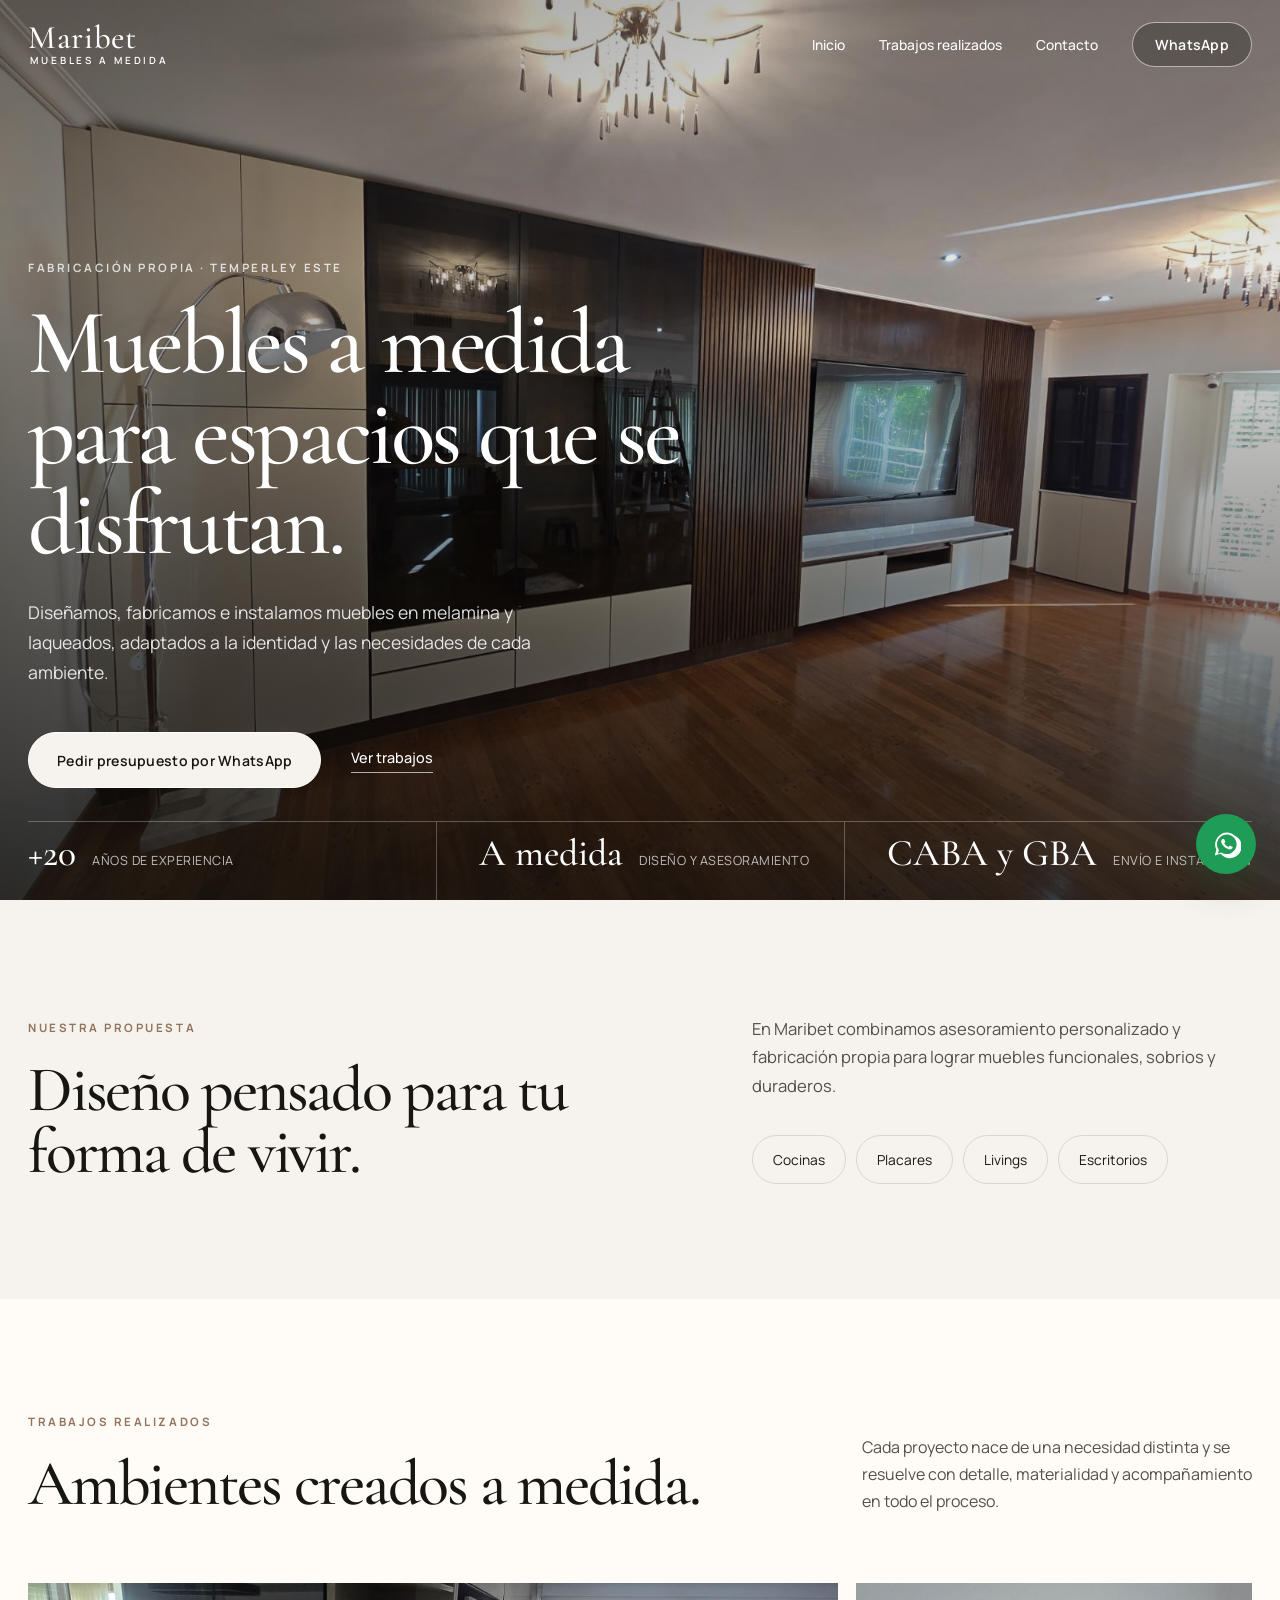
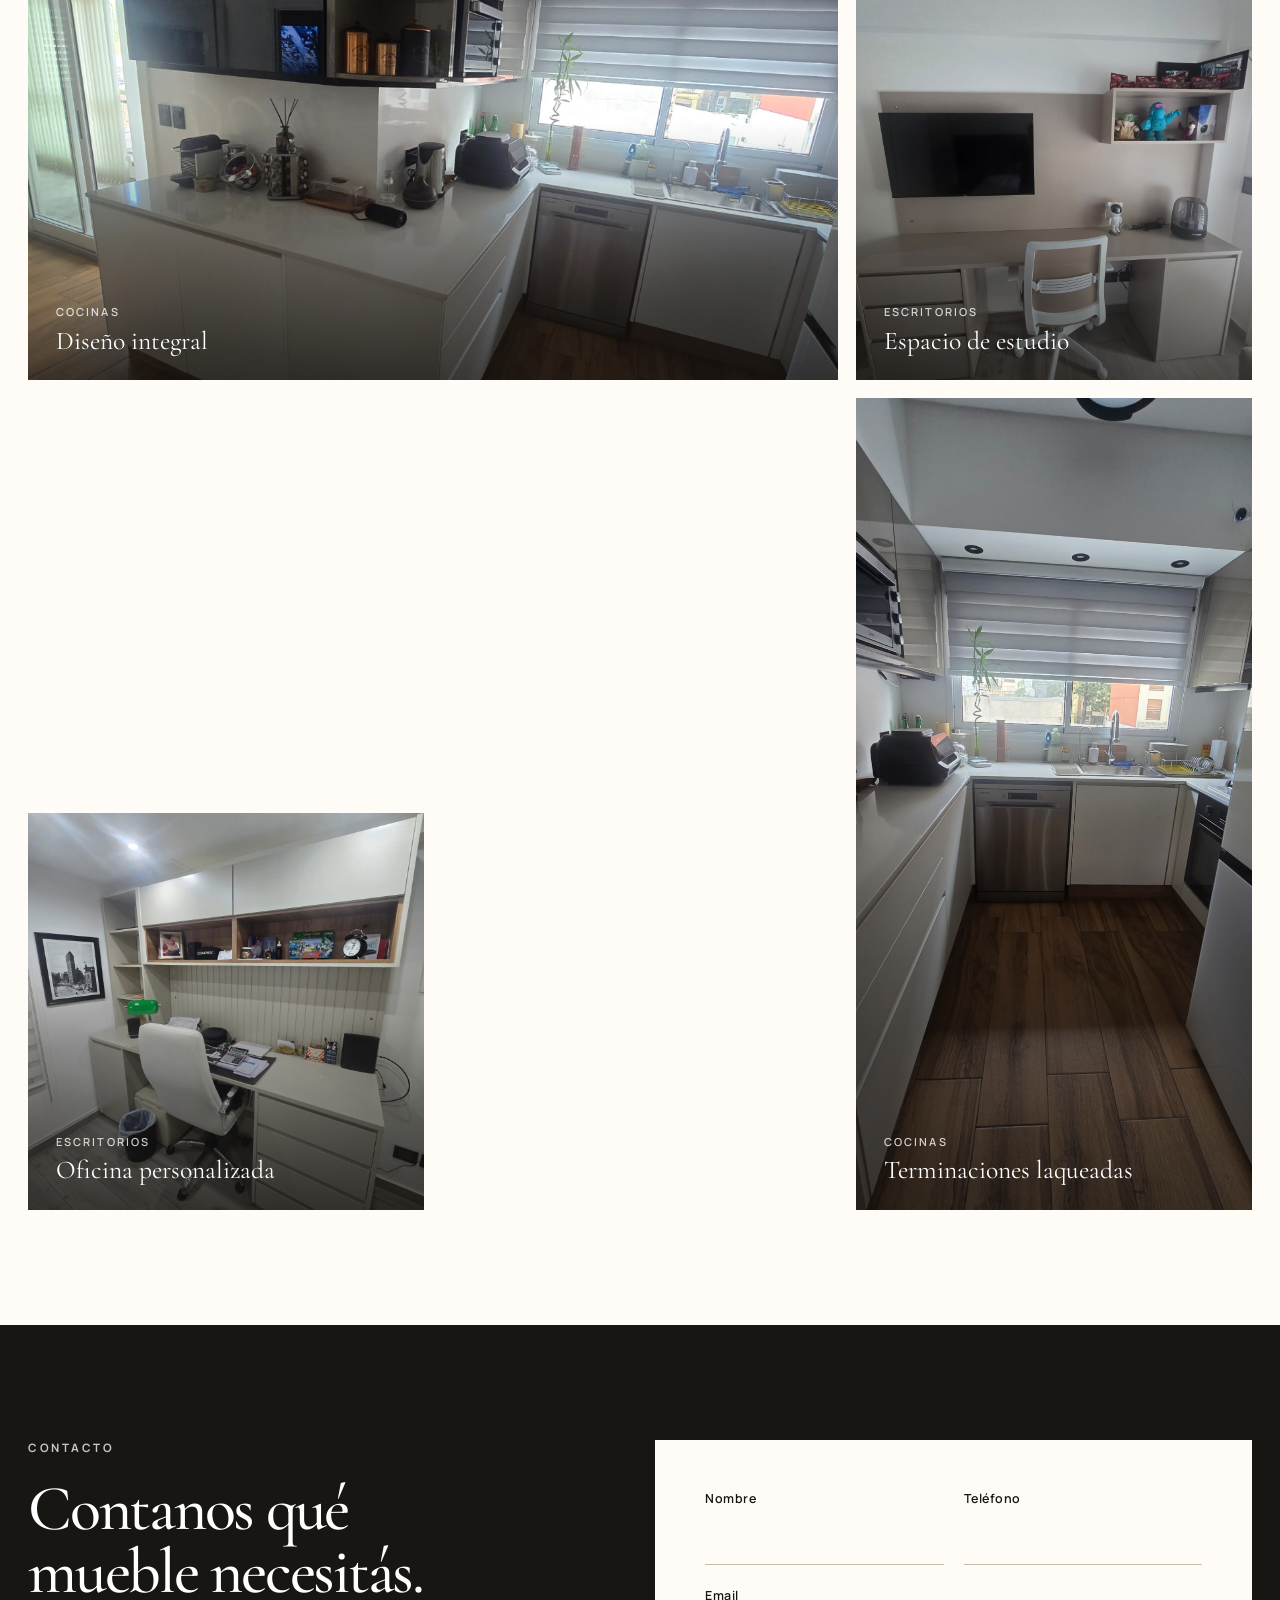
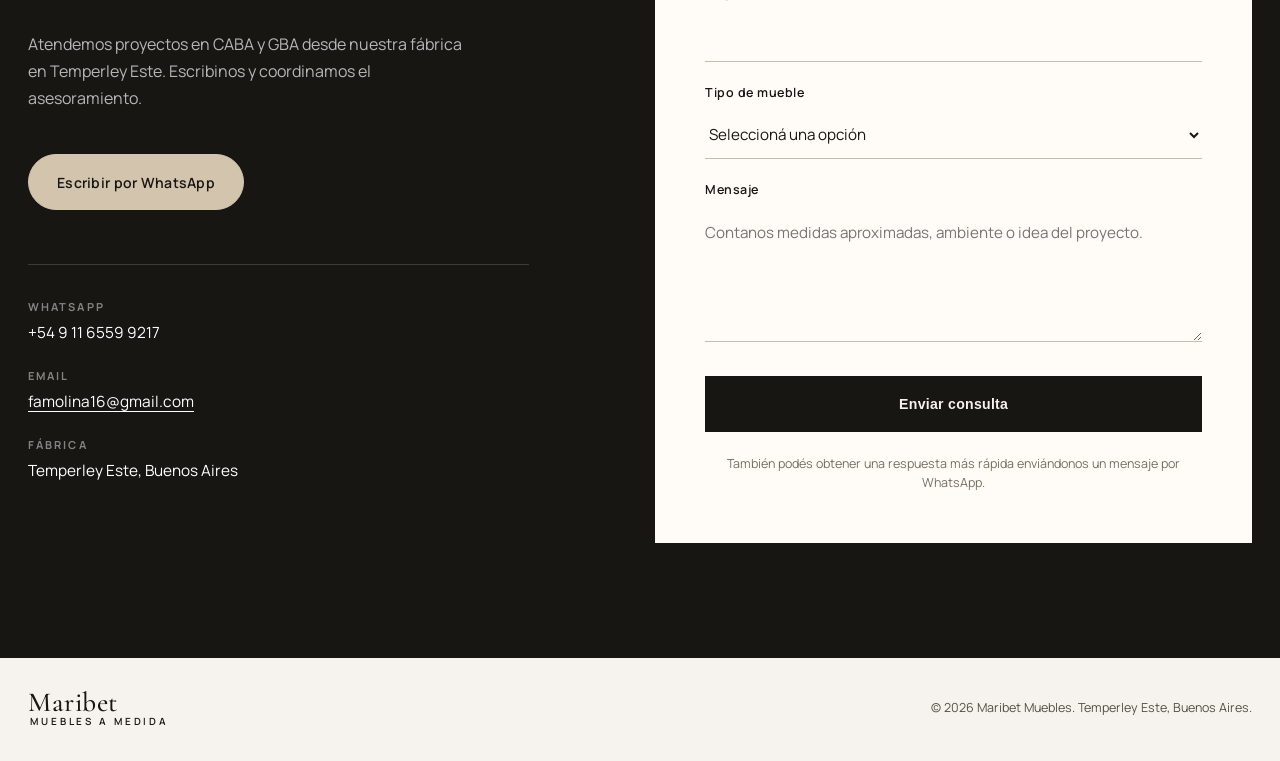
==== index.html @ f675f09b "Build Maribet landing page" ====
<!doctype html>
<html lang="es-AR">
  <head>
    <meta charset="utf-8">
    <meta name="viewport" content="width=device-width, initial-scale=1">
    <title>Maribet | Muebles a medida en CABA y GBA</title>
    <meta
      name="description"
      content="Maribet diseña y fabrica muebles a medida: cocinas, placares, livings y escritorios. Más de 20 años de experiencia, envíos e instalación en CABA y GBA."
    >
    <meta name="theme-color" content="#171612">
    <meta property="og:title" content="Maribet | Muebles a medida">
    <meta
      property="og:description"
      content="Diseño, fabricación e instalación de muebles a medida en CABA y GBA."
    >
    <meta property="og:type" content="website">
    <meta property="og:locale" content="es_AR">
    <link rel="icon" href="assets/icons/favicon.svg" type="image/svg+xml">
    <script>document.documentElement.classList.add("js");</script>
    <link rel="preconnect" href="https://fonts.googleapis.com">
    <link rel="preconnect" href="https://fonts.gstatic.com" crossorigin>
    <link
      href="https://fonts.googleapis.com/css2?family=Cormorant+Garamond:wght@400;500;600&family=Manrope:wght@400;500;600;700&display=swap"
      rel="stylesheet"
    >
    <link rel="stylesheet" href="styles.css">
    <script type="application/ld+json">
      {
        "@context": "https://schema.org",
        "@type": "FurnitureStore",
        "name": "Maribet Muebles",
        "description": "Diseño y fabricación de muebles a medida en melamina y laqueados.",
        "email": "mailto:famolina16@gmail.com",
        "telephone": "+54 9 11 6559 9217",
        "areaServed": ["CABA", "Gran Buenos Aires"],
        "address": {
          "@type": "PostalAddress",
          "addressLocality": "Temperley Este",
          "addressRegion": "Buenos Aires",
          "addressCountry": "AR"
        }
      }
    </script>
  </head>
  <body>
    <header class="site-header" data-header>
      <div class="container header-inner">
        <a class="brand" href="#inicio" aria-label="Maribet, muebles a medida">
          <span class="brand-name">Maribet</span>
          <span class="brand-detail">Muebles a medida</span>
        </a>

        <button class="menu-toggle" type="button" aria-label="Abrir menú" aria-expanded="false" data-menu-toggle>
          <span></span>
          <span></span>
        </button>

        <nav class="nav" aria-label="Navegación principal" data-nav>
          <a href="#inicio">Inicio</a>
          <a href="#trabajos">Trabajos realizados</a>
          <a href="#contacto">Contacto</a>
          <a
            class="button button-small"
            href="https://wa.me/5491165599217?text=Hola%2C%20quisiera%20consultar%20por%20un%20mueble%20a%20medida."
            target="_blank"
            rel="noopener noreferrer"
          >
            WhatsApp
          </a>
        </nav>
      </div>
    </header>

    <main>
      <section class="hero" id="inicio">
        <img
          class="hero-image"
          src="assets/images/hero-living-maribet.jpg"
          alt="Living con mueble de TV y paneles revestidos realizado a medida por Maribet"
          fetchpriority="high"
        >
        <div class="hero-shade"></div>
        <div class="container hero-content reveal">
          <p class="eyebrow">Fabricación propia · Temperley Este</p>
          <h1>Muebles a medida para espacios que se disfrutan.</h1>
          <p class="hero-copy">
            Diseñamos, fabricamos e instalamos muebles en melamina y laqueados,
            adaptados a la identidad y las necesidades de cada ambiente.
          </p>
          <div class="hero-actions">
            <a
              class="button"
              href="https://wa.me/5491165599217?text=Hola%2C%20quisiera%20consultar%20por%20un%20mueble%20a%20medida."
              target="_blank"
              rel="noopener noreferrer"
            >
              Pedir presupuesto por WhatsApp
            </a>
            <a class="text-link" href="#trabajos">Ver trabajos</a>
          </div>
        </div>
        <div class="container hero-facts" aria-label="Información destacada">
          <p><strong>+20</strong><span>años de experiencia</span></p>
          <p><strong>A medida</strong><span>diseño y asesoramiento</span></p>
          <p><strong>CABA y GBA</strong><span>envío e instalación</span></p>
        </div>
      </section>

      <section class="intro section" aria-labelledby="intro-title">
        <div class="container intro-grid">
          <div class="section-heading reveal">
            <p class="eyebrow dark">Nuestra propuesta</p>
            <h2 id="intro-title">Diseño pensado para tu forma de vivir.</h2>
          </div>
          <div class="intro-copy reveal">
            <p>
              En Maribet combinamos asesoramiento personalizado y fabricación propia
              para lograr muebles funcionales, sobrios y duraderos.
            </p>
            <div class="services" aria-label="Tipos de muebles">
              <span>Cocinas</span>
              <span>Placares</span>
              <span>Livings</span>
              <span>Escritorios</span>
            </div>
          </div>
        </div>
      </section>

      <section class="projects section" id="trabajos" aria-labelledby="projects-title">
        <div class="container">
          <div class="projects-heading reveal">
            <div>
              <p class="eyebrow dark">Trabajos realizados</p>
              <h2 id="projects-title">Ambientes creados a medida.</h2>
            </div>
            <p>
              Cada proyecto nace de una necesidad distinta y se resuelve con detalle,
              materialidad y acompañamiento en todo el proceso.
            </p>
          </div>

          <div class="gallery">
            <figure class="project-card project-wide reveal">
              <img
                src="assets/images/cocina-a-medida-01.jpg"
                alt="Cocina blanca con alacenas oscuras fabricada a medida"
                loading="lazy"
              >
              <figcaption><span>Cocinas</span>Diseño integral</figcaption>
            </figure>
            <figure class="project-card reveal">
              <img
                src="assets/images/escritorio-a-medida-01.jpg"
                alt="Escritorio a medida con panel para televisor y módulos de guardado"
                loading="lazy"
              >
              <figcaption><span>Escritorios</span>Espacio de estudio</figcaption>
            </figure>
            <figure class="project-card reveal">
              <img
                src="assets/images/living-biblioteca-a-medida.jpg"
                alt="Biblioteca y panel de TV de madera clara diseñados para un living"
                loading="lazy"
              >
              <figcaption><span>Livings</span>Biblioteca y panel</figcaption>
            </figure>
            <figure class="project-card reveal">
              <img
                src="assets/images/escritorio-a-medida-02.jpg"
                alt="Escritorio con estante abierto y panel de pared a medida"
                loading="lazy"
              >
              <figcaption><span>Escritorios</span>Guardado funcional</figcaption>
            </figure>
            <figure class="project-card project-tall reveal">
              <img
                src="assets/images/cocina-a-medida-02.jpg"
                alt="Cocina moderna blanca y gris con muebles a medida"
                loading="lazy"
              >
              <figcaption><span>Cocinas</span>Terminaciones laqueadas</figcaption>
            </figure>
            <figure class="project-card reveal">
              <img
                src="assets/images/escritorio-a-medida-03.jpg"
                alt="Escritorio de oficina con cajoneras y módulos superiores realizados a medida"
                loading="lazy"
              >
              <figcaption><span>Escritorios</span>Oficina personalizada</figcaption>
            </figure>
          </div>
        </div>
      </section>

      <section class="contact section" id="contacto" aria-labelledby="contact-title">
        <div class="container contact-grid">
          <div class="contact-copy reveal">
            <p class="eyebrow">Contacto</p>
            <h2 id="contact-title">Contanos qué mueble necesitás.</h2>
            <p>
              Atendemos proyectos en CABA y GBA desde nuestra fábrica en
              Temperley Este. Escribinos y coordinamos el asesoramiento.
            </p>
            <a
              class="button"
              href="https://wa.me/5491165599217?text=Hola%2C%20quisiera%20consultar%20por%20un%20mueble%20a%20medida."
              target="_blank"
              rel="noopener noreferrer"
            >
              Escribir por WhatsApp
            </a>
            <dl class="contact-data">
              <div>
                <dt>WhatsApp</dt>
                <dd>+54 9 11 6559 9217</dd>
              </div>
              <div>
                <dt>Email</dt>
                <dd><a href="mailto:famolina16@gmail.com">famolina16@gmail.com</a></dd>
              </div>
              <div>
                <dt>Fábrica</dt>
                <dd>Temperley Este, Buenos Aires</dd>
              </div>
            </dl>
          </div>

          <form
            class="contact-form reveal"
            name="contacto"
            method="POST"
            action="/gracias.html"
            data-netlify="true"
            netlify-honeypot="bot-field"
          >
            <input type="hidden" name="form-name" value="contacto">
            <p class="hidden-field">
              <label>No completar: <input name="bot-field"></label>
            </p>
            <div class="field-row">
              <label>
                Nombre
                <input type="text" name="nombre" autocomplete="name" required>
              </label>
              <label>
                Teléfono
                <input type="tel" name="telefono" autocomplete="tel" required>
              </label>
            </div>
            <label>
              Email
              <input type="email" name="email" autocomplete="email" required>
            </label>
            <label>
              Tipo de mueble
              <select name="tipo-de-mueble" required>
                <option value="" selected disabled>Seleccioná una opción</option>
                <option value="cocina">Cocina</option>
                <option value="placard">Placard</option>
                <option value="living">Living</option>
                <option value="escritorio">Escritorio</option>
                <option value="otro">Otro proyecto</option>
              </select>
            </label>
            <label>
              Mensaje
              <textarea
                name="mensaje"
                rows="5"
                placeholder="Contanos medidas aproximadas, ambiente o idea del proyecto."
                required
              ></textarea>
            </label>
            <button class="button button-submit" type="submit">Enviar consulta</button>
            <p class="form-note">
              También podés obtener una respuesta más rápida enviándonos un mensaje por WhatsApp.
            </p>
          </form>
        </div>
      </section>
    </main>

    <a
      class="floating-whatsapp"
      href="https://wa.me/5491165599217?text=Hola%2C%20quisiera%20consultar%20por%20un%20mueble%20a%20medida."
      target="_blank"
      rel="noopener noreferrer"
      aria-label="Consultar por WhatsApp"
    >
      <svg viewBox="0 0 24 24" aria-hidden="true">
        <path d="M19.1 4.8A9.8 9.8 0 0 0 3.6 16.3L2.3 21l4.8-1.3A9.8 9.8 0 1 0 19.1 4.8Zm-7 15.1a8 8 0 0 1-4.1-1.1l-.3-.2-2.8.8.8-2.8-.2-.3a8.1 8.1 0 1 1 6.6 3.6Zm4.4-6.1c-.2-.1-1.3-.7-1.6-.7-.2-.1-.4-.1-.6.1l-.4.6c-.2.2-.3.3-.6.1a6.5 6.5 0 0 1-3.1-2.7c-.2-.3 0-.4.1-.5l.4-.5.2-.3c.1-.1 0-.3 0-.4l-.7-1.7c-.2-.4-.4-.4-.6-.4H9c-.2 0-.4.1-.6.3-.2.2-.8.8-.8 1.9s.8 2.1.9 2.2c.1.2 1.6 2.7 4 3.6.6.3 1 .4 1.4.5.6.2 1.1.2 1.5.1.5-.1 1.3-.6 1.5-1.1.2-.5.2-.9.1-1-.1-.1-.3-.2-.5-.3Z"/>
      </svg>
    </a>

    <footer class="site-footer">
      <div class="container footer-inner">
        <div class="brand">
          <span class="brand-name">Maribet</span>
          <span class="brand-detail">Muebles a medida</span>
        </div>
        <p>© <span data-year></span> Maribet Muebles. Temperley Este, Buenos Aires.</p>
      </div>
    </footer>

    <script src="script.js"></script>
  </body>
</html>
---- styles.css ----
:root {
  --ink: #171612;
  --ink-soft: #555047;
  --cream: #f6f3ee;
  --paper: #fffcf8;
  --sand: #d3c4ae;
  --wood: #92745c;
  --line: rgba(23, 22, 18, 0.13);
  --shadow: 0 20px 70px rgba(24, 20, 15, 0.12);
  --font-title: "Cormorant Garamond", Georgia, serif;
  --font-body: "Manrope", Arial, sans-serif;
}

*,
*::before,
*::after {
  box-sizing: border-box;
}

html {
  scroll-behavior: smooth;
}

body {
  margin: 0;
  color: var(--ink);
  background: var(--cream);
  font-family: var(--font-body);
  -webkit-font-smoothing: antialiased;
}

body.menu-open {
  overflow: hidden;
}

img {
  display: block;
  max-width: 100%;
}

a {
  color: inherit;
  text-decoration: none;
}

p {
  margin: 0;
  color: var(--ink-soft);
  line-height: 1.7;
}

h1,
h2 {
  margin: 0;
  font-family: var(--font-title);
  font-weight: 500;
  letter-spacing: -0.035em;
  line-height: 0.98;
}

h1 {
  max-width: 670px;
  color: #fff;
  font-size: clamp(3.2rem, 7.2vw, 6.8rem);
}

h2 {
  font-size: clamp(2.7rem, 5vw, 4.5rem);
}

.container {
  width: min(1320px, calc(100% - 56px));
  margin: 0 auto;
}

.section {
  padding: clamp(76px, 9vw, 124px) 0;
}

.eyebrow {
  margin-bottom: 22px;
  color: rgba(255, 255, 255, 0.76);
  font-size: 0.72rem;
  font-weight: 700;
  letter-spacing: 0.22em;
  line-height: 1.4;
  text-transform: uppercase;
}

.eyebrow.dark {
  color: var(--wood);
}

.button {
  display: inline-flex;
  align-items: center;
  justify-content: center;
  min-height: 56px;
  padding: 0 28px;
  border: 1px solid var(--ink);
  border-radius: 999px;
  color: var(--cream);
  background: var(--ink);
  font-size: 0.88rem;
  font-weight: 600;
  letter-spacing: 0.02em;
  transition: background 180ms ease, color 180ms ease, transform 180ms ease;
}

.button:hover,
.button:focus-visible {
  color: var(--ink);
  background: var(--sand);
  transform: translateY(-1px);
}

.button-small {
  min-height: 45px;
  padding: 0 22px;
}

.site-header {
  position: fixed;
  z-index: 20;
  top: 0;
  right: 0;
  left: 0;
  color: #fff;
  transition: color 220ms ease, background 220ms ease, box-shadow 220ms ease;
}

.site-header.scrolled,
.site-header.menu-visible {
  color: var(--ink);
  background: rgba(246, 243, 238, 0.96);
  box-shadow: 0 1px 0 var(--line);
  backdrop-filter: blur(16px);
}

.header-inner {
  display: flex;
  align-items: center;
  justify-content: space-between;
  min-height: 88px;
}

.brand {
  display: inline-flex;
  flex-direction: column;
  gap: 1px;
  line-height: 1;
}

.site-header .brand {
  position: relative;
  z-index: 2;
}

.brand-name {
  font-family: var(--font-title);
  font-size: 2.05rem;
  font-weight: 500;
  letter-spacing: 0.02em;
}

.brand-detail {
  margin-left: 2px;
  font-size: 0.62rem;
  font-weight: 600;
  letter-spacing: 0.29em;
  text-transform: uppercase;
}

.nav {
  display: flex;
  align-items: center;
  gap: 34px;
  font-size: 0.86rem;
  font-weight: 500;
}

.nav > a:not(.button) {
  position: relative;
  padding: 10px 0;
}

.nav > a:not(.button)::after {
  position: absolute;
  right: 0;
  bottom: 5px;
  left: 0;
  height: 1px;
  background: currentColor;
  content: "";
  transform: scaleX(0);
  transform-origin: right;
  transition: transform 180ms ease;
}

.nav > a:not(.button):hover::after,
.nav > a:not(.button):focus-visible::after {
  transform: scaleX(1);
  transform-origin: left;
}

.site-header:not(.scrolled):not(.menu-visible) .button {
  border-color: rgba(255, 255, 255, 0.55);
  color: #fff;
  background: rgba(17, 16, 14, 0.28);
}

.site-header:not(.scrolled):not(.menu-visible) .button:hover {
  border-color: var(--cream);
  color: var(--ink);
  background: var(--cream);
}

.menu-toggle {
  display: none;
  width: 48px;
  height: 48px;
  padding: 0;
  border: 0;
  color: currentColor;
  background: transparent;
}

.menu-toggle span {
  display: block;
  width: 26px;
  height: 1px;
  margin: 7px auto;
  background: currentColor;
  transition: transform 180ms ease;
}

.menu-toggle[aria-expanded="true"] span:first-child {
  transform: translateY(4px) rotate(45deg);
}

.menu-toggle[aria-expanded="true"] span:last-child {
  transform: translateY(-4px) rotate(-45deg);
}

.hero {
  position: relative;
  display: flex;
  flex-direction: column;
  justify-content: end;
  min-height: min(920px, 100svh);
  color: #fff;
  overflow: hidden;
}

.hero-image,
.hero-shade {
  position: absolute;
  inset: 0;
  width: 100%;
  height: 100%;
}

.hero-image {
  object-fit: cover;
  object-position: center 52%;
}

.hero-shade {
  background:
    linear-gradient(180deg, rgba(16, 14, 12, 0.28) 0%, rgba(16, 14, 12, 0.1) 30%, rgba(16, 14, 12, 0.77) 100%),
    linear-gradient(90deg, rgba(16, 14, 12, 0.28), transparent 58%);
}

.hero-content {
  position: relative;
  z-index: 1;
  padding-top: 130px;
  padding-bottom: clamp(112px, 12vh, 150px);
}

.hero-copy {
  max-width: 530px;
  margin-top: 29px;
  color: rgba(255, 255, 255, 0.86);
  font-size: clamp(1rem, 1.4vw, 1.1rem);
}

.hero-actions {
  display: flex;
  align-items: center;
  gap: 30px;
  margin-top: 44px;
}

.hero-actions .button {
  border-color: #fff;
  color: var(--ink);
  background: var(--cream);
}

.hero-actions .button:hover {
  border-color: var(--sand);
  background: var(--sand);
}

.text-link {
  padding-bottom: 5px;
  border-bottom: 1px solid rgba(255, 255, 255, 0.65);
  font-size: 0.9rem;
  font-weight: 500;
}

.hero-facts {
  position: absolute;
  z-index: 1;
  right: 0;
  bottom: 0;
  left: 0;
  display: grid;
  grid-template-columns: repeat(3, 1fr);
  border-top: 1px solid rgba(255, 255, 255, 0.27);
}

.hero-facts p {
  display: flex;
  align-items: baseline;
  gap: 16px;
  min-height: 78px;
  color: rgba(255, 255, 255, 0.72);
}

.hero-facts p + p {
  padding-left: 42px;
  border-left: 1px solid rgba(255, 255, 255, 0.27);
}

.hero-facts strong {
  color: #fff;
  font-family: var(--font-title);
  font-size: 2.35rem;
  font-weight: 500;
}

.hero-facts span {
  font-size: 0.79rem;
  letter-spacing: 0.04em;
  text-transform: uppercase;
}

.intro-grid {
  display: grid;
  grid-template-columns: minmax(360px, 1fr) minmax(350px, 0.82fr);
  gap: clamp(54px, 9vw, 126px);
  align-items: end;
}

.intro-copy {
  display: flex;
  flex-direction: column;
  gap: 35px;
}

.intro-copy p {
  max-width: 490px;
  font-size: 1.04rem;
}

.services {
  display: flex;
  flex-wrap: wrap;
  gap: 10px;
}

.services span {
  padding: 14px 20px;
  border: 1px solid var(--line);
  border-radius: 999px;
  color: var(--ink);
  font-size: 0.86rem;
}

.projects {
  background: var(--paper);
}

.projects-heading {
  display: flex;
  justify-content: space-between;
  gap: 80px;
  margin-bottom: clamp(42px, 6vw, 68px);
}

.projects-heading > p {
  max-width: 390px;
  align-self: end;
}

.gallery {
  display: grid;
  grid-template-columns: repeat(3, 1fr);
  grid-auto-rows: clamp(265px, 31vw, 430px);
  gap: 18px;
}

.project-card {
  position: relative;
  margin: 0;
  overflow: hidden;
  background: #e4ddd3;
}

.project-card img {
  width: 100%;
  height: 100%;
  object-fit: cover;
  transition: transform 650ms cubic-bezier(0.18, 0.7, 0.2, 1);
}

.project-card:hover img {
  transform: scale(1.035);
}

.project-card::after {
  position: absolute;
  inset: 35% 0 0;
  background: linear-gradient(to bottom, transparent, rgba(17, 15, 13, 0.67));
  content: "";
}

.project-wide {
  grid-column: span 2;
}

.project-tall {
  grid-row: span 2;
}

.project-card figcaption {
  position: absolute;
  z-index: 1;
  right: 28px;
  bottom: 25px;
  left: 28px;
  color: #fff;
  font-family: var(--font-title);
  font-size: clamp(1.45rem, 2vw, 1.8rem);
  line-height: 1.15;
}

.project-card figcaption span {
  display: block;
  margin-bottom: 7px;
  color: rgba(255, 255, 255, 0.78);
  font-family: var(--font-body);
  font-size: 0.69rem;
  font-weight: 600;
  letter-spacing: 0.19em;
  text-transform: uppercase;
}

.contact {
  color: #fff;
  background: var(--ink);
}

.contact-grid {
  display: grid;
  grid-template-columns: 0.84fr 1fr;
  gap: clamp(55px, 10vw, 126px);
}

.contact h2 {
  margin-bottom: 27px;
}

.contact-copy > p:not(.eyebrow) {
  max-width: 455px;
  margin-bottom: 42px;
  color: rgba(255, 255, 255, 0.69);
}

.contact-copy .button {
  border-color: var(--sand);
  color: var(--ink);
  background: var(--sand);
}

.contact-copy .button:hover {
  background: var(--cream);
}

.contact-data {
  display: grid;
  gap: 25px;
  margin: 54px 0 0;
  padding-top: 34px;
  border-top: 1px solid rgba(255, 255, 255, 0.16);
}

.contact-data dt {
  margin-bottom: 8px;
  color: rgba(255, 255, 255, 0.47);
  font-size: 0.69rem;
  font-weight: 700;
  letter-spacing: 0.19em;
  text-transform: uppercase;
}

.contact-data dd {
  margin: 0;
  color: #fff;
  font-size: 0.96rem;
}

.contact-data a {
  text-decoration: underline;
  text-underline-offset: 4px;
}

.contact-form {
  display: flex;
  flex-direction: column;
  gap: 22px;
  padding: clamp(28px, 5vw, 50px);
  color: var(--ink);
  background: var(--paper);
}

.hidden-field {
  position: absolute;
  left: -9999px;
}

.field-row {
  display: grid;
  grid-template-columns: repeat(2, 1fr);
  gap: 20px;
}

.contact-form label {
  display: flex;
  flex-direction: column;
  gap: 10px;
  color: var(--ink);
  font-size: 0.78rem;
  font-weight: 600;
  letter-spacing: 0.04em;
}

.contact-form input,
.contact-form select,
.contact-form textarea {
  width: 100%;
  border: 0;
  border-bottom: 1px solid #c7bcae;
  border-radius: 0;
  color: var(--ink);
  background: transparent;
  font: 400 0.95rem var(--font-body);
  transition: border-color 180ms ease;
}

.contact-form input,
.contact-form select {
  height: 48px;
}

.contact-form textarea {
  padding: 14px 0;
  resize: vertical;
}

.contact-form input:focus,
.contact-form select:focus,
.contact-form textarea:focus {
  border-color: var(--ink);
  outline: 0;
}

.button-submit {
  width: 100%;
  margin-top: 12px;
  border-radius: 0;
  cursor: pointer;
}

.form-note {
  color: #766e63;
  font-size: 0.78rem;
  line-height: 1.55;
  text-align: center;
}

.floating-whatsapp {
  position: fixed;
  z-index: 15;
  right: max(24px, calc((100vw - 1380px) / 2));
  bottom: 26px;
  display: grid;
  width: 60px;
  height: 60px;
  place-items: center;
  border-radius: 50%;
  color: #fff;
  background: #1f9c55;
  box-shadow: 0 12px 35px rgba(22, 81, 43, 0.3);
  transition: transform 180ms ease, background 180ms ease;
}

.floating-whatsapp:hover,
.floating-whatsapp:focus-visible {
  background: #187c43;
  transform: translateY(-3px);
}

.floating-whatsapp svg {
  width: 29px;
  height: 29px;
  fill: currentColor;
}

.site-footer {
  padding: 31px 0 34px;
  color: var(--ink);
  background: var(--cream);
}

.footer-inner {
  display: flex;
  align-items: center;
  justify-content: space-between;
  gap: 30px;
}

.site-footer .brand-name {
  font-size: 1.72rem;
}

.site-footer p {
  font-size: 0.78rem;
}

.thanks-page {
  min-height: 100vh;
  background:
    linear-gradient(rgba(20, 18, 15, 0.54), rgba(20, 18, 15, 0.54)),
    url("assets/images/hero-living-maribet.jpg") center / cover;
}

.thanks {
  display: grid;
  min-height: 100vh;
  padding: 26px;
  place-items: center;
}

.thanks-card {
  width: min(640px, 100%);
  padding: clamp(38px, 8vw, 68px);
  background: var(--paper);
  box-shadow: var(--shadow);
}

.thanks-card .brand {
  margin-bottom: clamp(48px, 8vw, 72px);
}

.thanks-card h1 {
  margin-bottom: 24px;
  color: var(--ink);
  font-size: clamp(3rem, 7vw, 4.7rem);
}

.thanks-card > p:not(.eyebrow) {
  max-width: 430px;
}

.thanks-actions {
  display: flex;
  align-items: center;
  gap: 29px;
  margin-top: 42px;
}

.dark-link {
  border-bottom-color: var(--ink);
}

.js .reveal {
  opacity: 0;
  transform: translateY(24px);
  transition: opacity 600ms ease, transform 600ms ease;
}

.js .reveal.visible {
  opacity: 1;
  transform: translateY(0);
}

@media (max-width: 960px) {
  .container {
    width: min(100% - 42px, 720px);
  }

  .menu-toggle {
    z-index: 2;
    display: block;
  }

  .nav {
    position: fixed;
    top: 0;
    right: 0;
    left: 0;
    display: none;
    flex-direction: column;
    align-items: stretch;
    gap: 8px;
    padding: 108px 21px 28px;
    color: var(--ink);
    background: var(--cream);
    box-shadow: 0 18px 35px rgba(20, 18, 15, 0.13);
  }

  .nav.is-open {
    display: flex;
  }

  .nav > a:not(.button) {
    padding: 16px 0;
    border-bottom: 1px solid var(--line);
  }

  .nav .button {
    margin-top: 14px;
  }

  .hero {
    min-height: 770px;
  }

  .hero-content {
    padding-bottom: 152px;
  }

  .hero-facts {
    width: calc(100% - 42px);
  }

  .hero-facts p {
    flex-direction: column;
    justify-content: center;
    gap: 3px;
    min-height: 96px;
  }

  .hero-facts p + p {
    padding-left: 20px;
  }

  .hero-facts strong {
    font-size: 1.72rem;
  }

  .hero-facts span {
    font-size: 0.62rem;
  }

  .intro-grid,
  .contact-grid {
    grid-template-columns: 1fr;
  }

  .projects-heading {
    flex-direction: column;
    gap: 28px;
  }

  .gallery {
    grid-template-columns: repeat(2, 1fr);
    grid-auto-rows: clamp(280px, 54vw, 390px);
  }
}

@media (max-width: 640px) {
  .container {
    width: calc(100% - 34px);
  }

  .header-inner {
    min-height: 78px;
  }

  .brand-name {
    font-size: 1.78rem;
  }

  .brand-detail {
    font-size: 0.54rem;
  }

  .hero {
    min-height: 100svh;
  }

  .hero-image {
    object-position: 58% center;
  }

  .hero-content {
    padding-top: 116px;
    padding-bottom: 188px;
  }

  h1 {
    font-size: clamp(2.9rem, 15vw, 3.8rem);
  }

  .hero-copy {
    margin-top: 22px;
  }

  .hero-actions {
    flex-direction: column;
    align-items: stretch;
    gap: 22px;
    margin-top: 34px;
  }

  .text-link {
    align-self: center;
  }

  .hero-facts {
    grid-template-columns: 1fr;
  }

  .hero-facts p {
    flex-direction: row;
    justify-content: flex-start;
    gap: 13px;
    min-height: 44px;
  }

  .hero-facts p + p {
    padding-left: 0;
    border-top: 1px solid rgba(255, 255, 255, 0.2);
    border-left: 0;
  }

  .hero-facts strong {
    min-width: 82px;
    font-size: 1.42rem;
  }

  .section {
    padding: 68px 0;
  }

  .intro-grid {
    gap: 38px;
  }

  .gallery {
    display: flex;
    flex-direction: column;
  }

  .project-card,
  .project-tall {
    height: 380px;
  }

  .project-card figcaption {
    right: 21px;
    bottom: 20px;
    left: 21px;
  }

  .field-row {
    grid-template-columns: 1fr;
  }

  .contact-form {
    padding: 27px 21px;
  }

  .floating-whatsapp {
    right: 18px;
    bottom: 18px;
    width: 54px;
    height: 54px;
  }

  .footer-inner {
    flex-direction: column;
    align-items: start;
  }

  .thanks {
    padding: 17px;
  }

  .thanks-actions {
    flex-direction: column;
    align-items: stretch;
  }

  .thanks-actions .dark-link {
    align-self: center;
  }
}

@media (prefers-reduced-motion: reduce) {
  *,
  *::before,
  *::after {
    scroll-behavior: auto !important;
    transition-duration: 0.01ms !important;
    animation-duration: 0.01ms !important;
  }

  .js .reveal {
    opacity: 1;
    transform: none;
  }
}
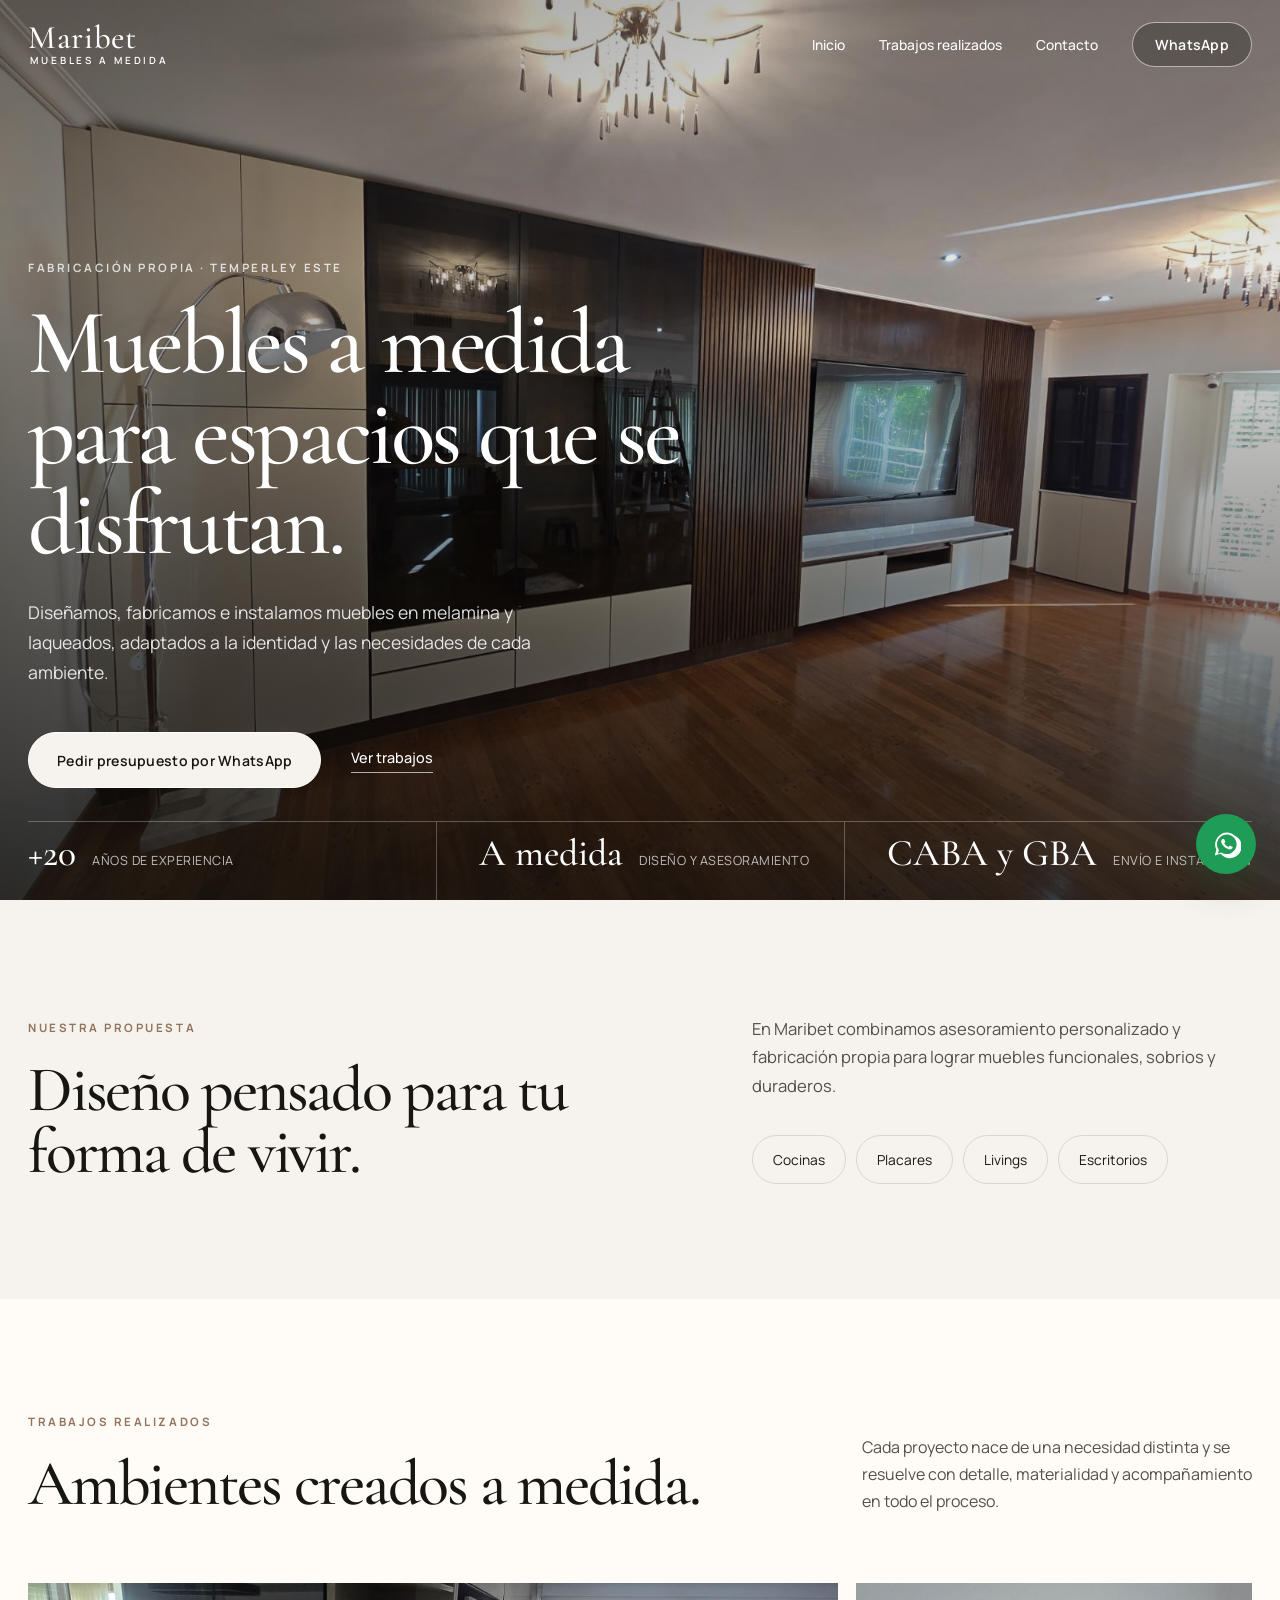
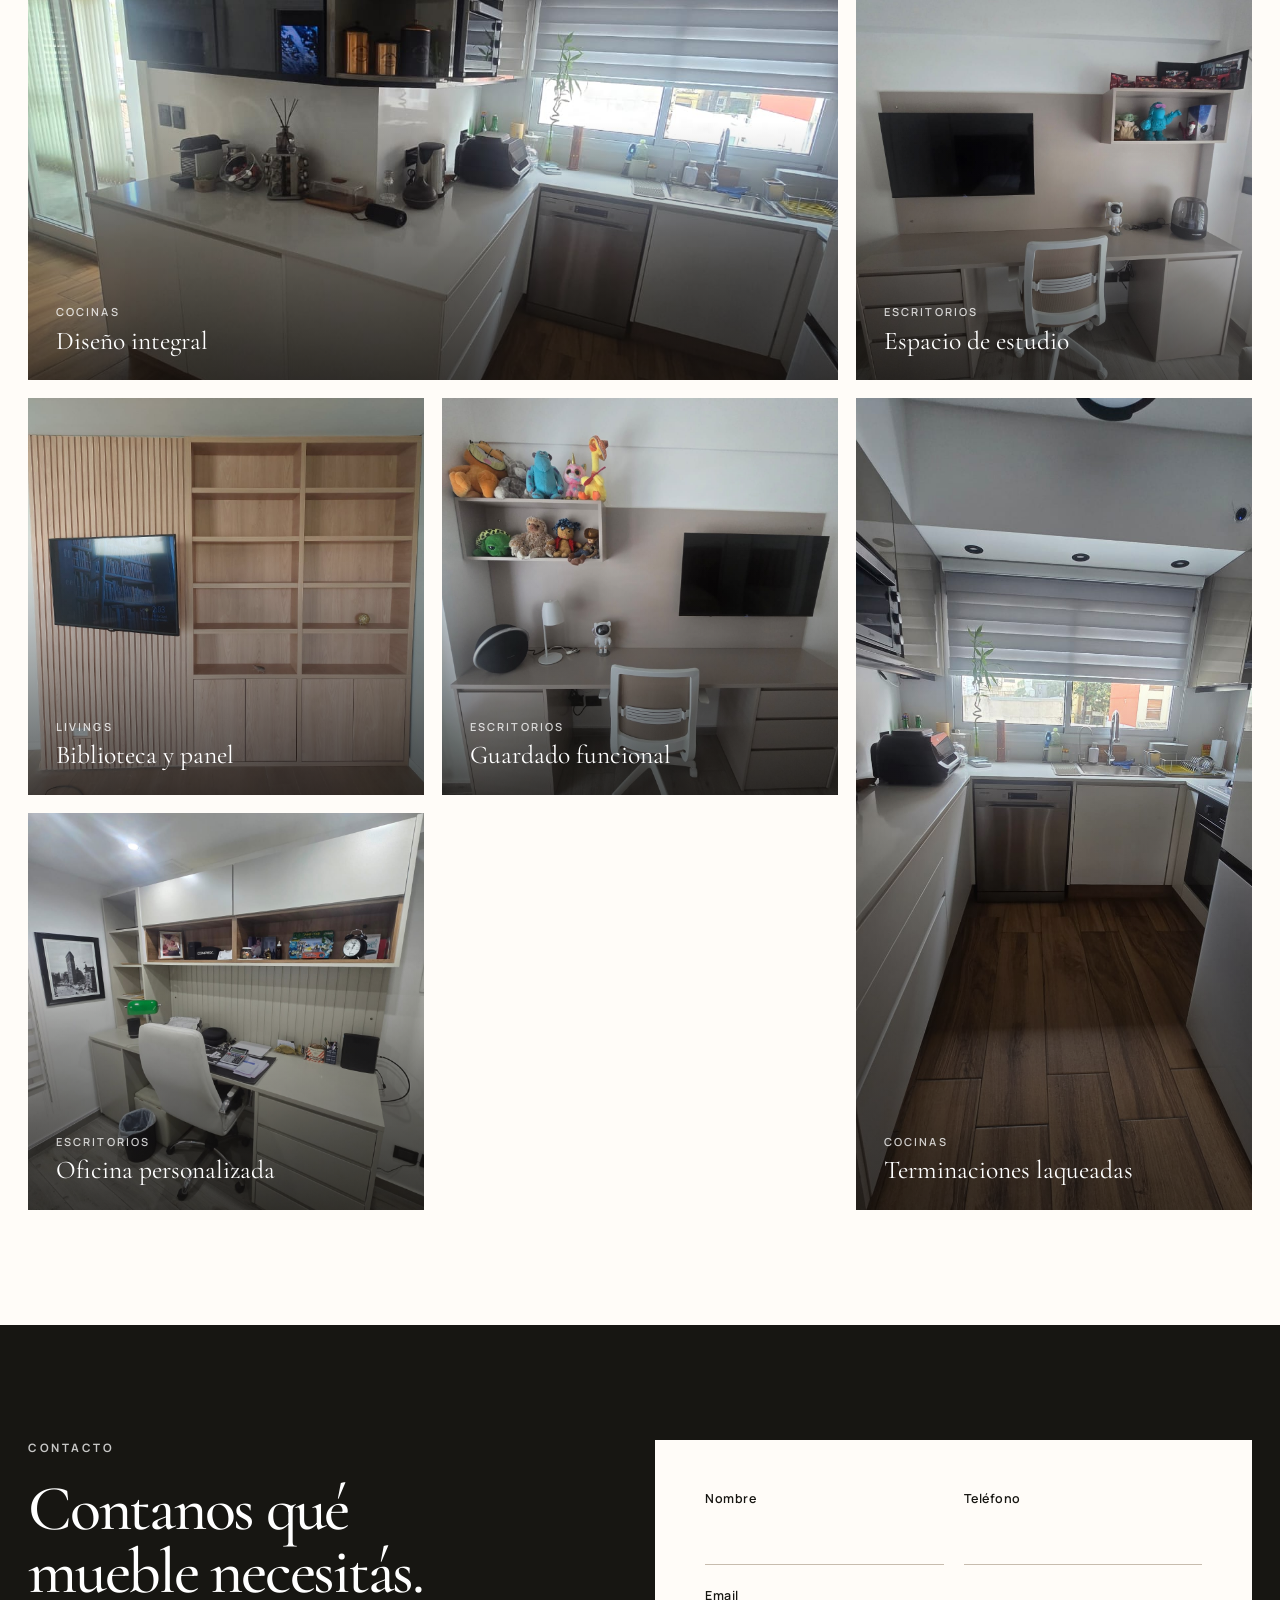
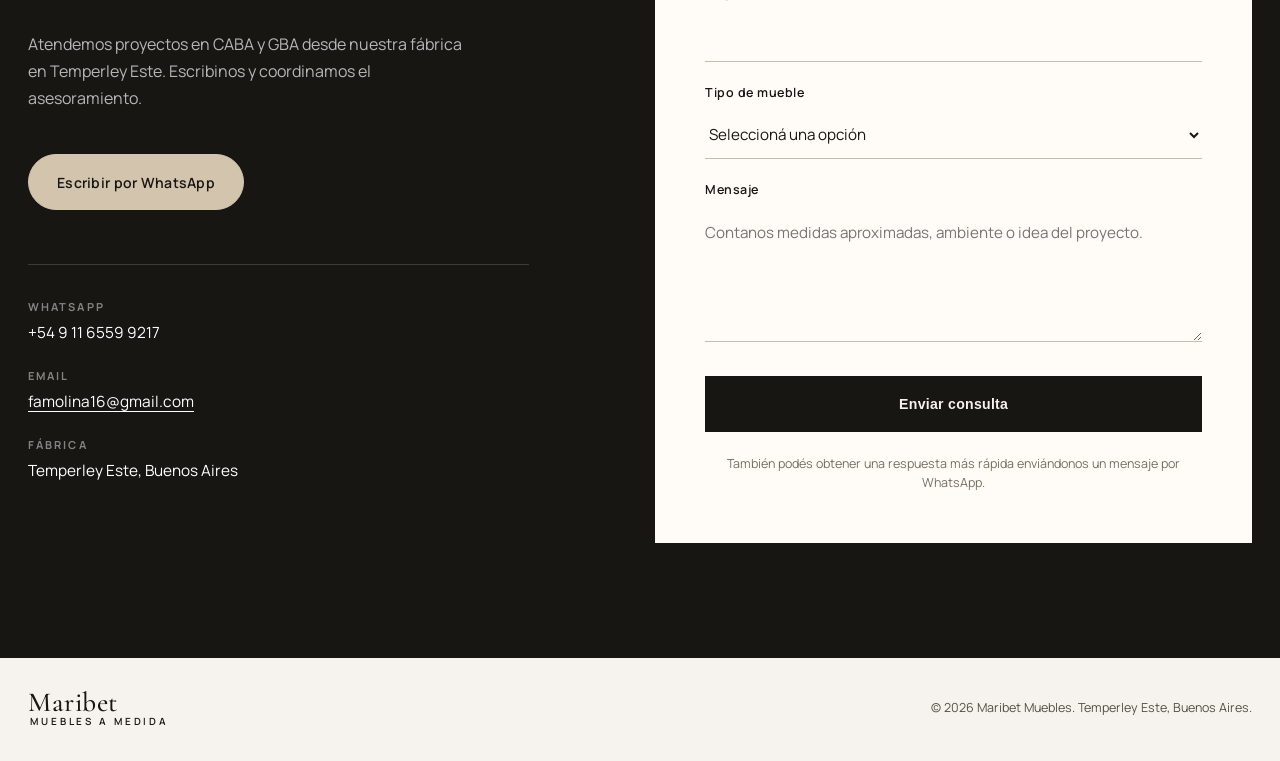
==== commit 0d46901f: "Add project image lightbox" ====
--- a/index.html
+++ b/index.html
@@ -143,52 +143,106 @@
 
           <div class="gallery">
             <figure class="project-card project-wide reveal">
-              <img
-                src="assets/images/cocina-a-medida-01.jpg"
-                alt="Cocina blanca con alacenas oscuras fabricada a medida"
-                loading="lazy"
-              >
-              <figcaption><span>Cocinas</span>Diseño integral</figcaption>
+              <button
+                class="project-trigger"
+                type="button"
+                data-lightbox-trigger
+                data-category="Cocinas"
+                data-caption="Diseño integral"
+                aria-label="Ampliar imagen: cocina, diseño integral"
+              >
+                <img
+                  src="assets/images/cocina-a-medida-01.jpg"
+                  alt="Cocina blanca con alacenas oscuras fabricada a medida"
+                  loading="lazy"
+                >
+                <span class="project-caption"><span>Cocinas</span>Diseño integral</span>
+              </button>
             </figure>
             <figure class="project-card reveal">
-              <img
-                src="assets/images/escritorio-a-medida-01.jpg"
-                alt="Escritorio a medida con panel para televisor y módulos de guardado"
-                loading="lazy"
-              >
-              <figcaption><span>Escritorios</span>Espacio de estudio</figcaption>
+              <button
+                class="project-trigger"
+                type="button"
+                data-lightbox-trigger
+                data-category="Escritorios"
+                data-caption="Espacio de estudio"
+                aria-label="Ampliar imagen: escritorio, espacio de estudio"
+              >
+                <img
+                  src="assets/images/escritorio-a-medida-01.jpg"
+                  alt="Escritorio a medida con panel para televisor y módulos de guardado"
+                  loading="lazy"
+                >
+                <span class="project-caption"><span>Escritorios</span>Espacio de estudio</span>
+              </button>
             </figure>
             <figure class="project-card reveal">
-              <img
-                src="assets/images/living-biblioteca-a-medida.jpg"
-                alt="Biblioteca y panel de TV de madera clara diseñados para un living"
-                loading="lazy"
-              >
-              <figcaption><span>Livings</span>Biblioteca y panel</figcaption>
+              <button
+                class="project-trigger"
+                type="button"
+                data-lightbox-trigger
+                data-category="Livings"
+                data-caption="Biblioteca y panel"
+                aria-label="Ampliar imagen: living, biblioteca y panel"
+              >
+                <img
+                  src="assets/images/living-biblioteca-a-medida.jpg"
+                  alt="Biblioteca y panel de TV de madera clara diseñados para un living"
+                  loading="lazy"
+                >
+                <span class="project-caption"><span>Livings</span>Biblioteca y panel</span>
+              </button>
             </figure>
             <figure class="project-card reveal">
-              <img
-                src="assets/images/escritorio-a-medida-02.jpg"
-                alt="Escritorio con estante abierto y panel de pared a medida"
-                loading="lazy"
-              >
-              <figcaption><span>Escritorios</span>Guardado funcional</figcaption>
+              <button
+                class="project-trigger"
+                type="button"
+                data-lightbox-trigger
+                data-category="Escritorios"
+                data-caption="Guardado funcional"
+                aria-label="Ampliar imagen: escritorio, guardado funcional"
+              >
+                <img
+                  src="assets/images/escritorio-a-medida-02.jpg"
+                  alt="Escritorio con estante abierto y panel de pared a medida"
+                  loading="lazy"
+                >
+                <span class="project-caption"><span>Escritorios</span>Guardado funcional</span>
+              </button>
             </figure>
             <figure class="project-card project-tall reveal">
-              <img
-                src="assets/images/cocina-a-medida-02.jpg"
-                alt="Cocina moderna blanca y gris con muebles a medida"
-                loading="lazy"
-              >
-              <figcaption><span>Cocinas</span>Terminaciones laqueadas</figcaption>
+              <button
+                class="project-trigger"
+                type="button"
+                data-lightbox-trigger
+                data-category="Cocinas"
+                data-caption="Terminaciones laqueadas"
+                aria-label="Ampliar imagen: cocina, terminaciones laqueadas"
+              >
+                <img
+                  src="assets/images/cocina-a-medida-02.jpg"
+                  alt="Cocina moderna blanca y gris con muebles a medida"
+                  loading="lazy"
+                >
+                <span class="project-caption"><span>Cocinas</span>Terminaciones laqueadas</span>
+              </button>
             </figure>
             <figure class="project-card reveal">
-              <img
-                src="assets/images/escritorio-a-medida-03.jpg"
-                alt="Escritorio de oficina con cajoneras y módulos superiores realizados a medida"
-                loading="lazy"
-              >
-              <figcaption><span>Escritorios</span>Oficina personalizada</figcaption>
+              <button
+                class="project-trigger"
+                type="button"
+                data-lightbox-trigger
+                data-category="Escritorios"
+                data-caption="Oficina personalizada"
+                aria-label="Ampliar imagen: escritorio, oficina personalizada"
+              >
+                <img
+                  src="assets/images/escritorio-a-medida-03.jpg"
+                  alt="Escritorio de oficina con cajoneras y módulos superiores realizados a medida"
+                  loading="lazy"
+                >
+                <span class="project-caption"><span>Escritorios</span>Oficina personalizada</span>
+              </button>
             </figure>
           </div>
         </div>
@@ -282,6 +336,38 @@
       </section>
     </main>
 
+    <div class="lightbox" data-lightbox hidden aria-hidden="true">
+      <div
+        class="lightbox-dialog"
+        role="dialog"
+        aria-modal="true"
+        aria-label="Imagen ampliada de trabajo realizado"
+        data-lightbox-dialog
+      >
+        <button class="lightbox-close" type="button" data-lightbox-close aria-label="Cerrar imagen ampliada">
+          <span></span>
+          <span></span>
+        </button>
+        <button class="lightbox-arrow lightbox-prev" type="button" data-lightbox-prev aria-label="Imagen anterior">
+          <svg viewBox="0 0 24 24" aria-hidden="true">
+            <path d="M15 4 7 12l8 8"/>
+          </svg>
+        </button>
+        <figure class="lightbox-content">
+          <img data-lightbox-image src="" alt="">
+          <figcaption>
+            <span data-lightbox-category></span>
+            <strong data-lightbox-caption></strong>
+          </figcaption>
+        </figure>
+        <button class="lightbox-arrow lightbox-next" type="button" data-lightbox-next aria-label="Imagen siguiente">
+          <svg viewBox="0 0 24 24" aria-hidden="true">
+            <path d="m9 4 8 8-8 8"/>
+          </svg>
+        </button>
+      </div>
+    </div>
+
     <a
       class="floating-whatsapp"
       href="https://wa.me/5491165599217?text=Hola%2C%20quisiera%20consultar%20por%20un%20mueble%20a%20medida."
--- a/styles.css
+++ b/styles.css
@@ -30,6 +30,10 @@
 }
 
 body.menu-open {
+  overflow: hidden;
+}
+
+body.lightbox-open {
   overflow: hidden;
 }
 
@@ -409,18 +413,36 @@
   background: #e4ddd3;
 }
 
-.project-card img {
+.project-trigger {
+  position: relative;
+  display: block;
+  width: 100%;
+  height: 100%;
+  padding: 0;
+  border: 0;
+  color: inherit;
+  background: transparent;
+  cursor: zoom-in;
+}
+
+.project-trigger:focus-visible {
+  outline: 3px solid var(--wood);
+  outline-offset: -3px;
+}
+
+.project-trigger img {
   width: 100%;
   height: 100%;
   object-fit: cover;
   transition: transform 650ms cubic-bezier(0.18, 0.7, 0.2, 1);
 }
 
-.project-card:hover img {
+.project-trigger:hover img,
+.project-trigger:focus-visible img {
   transform: scale(1.035);
 }
 
-.project-card::after {
+.project-trigger::after {
   position: absolute;
   inset: 35% 0 0;
   background: linear-gradient(to bottom, transparent, rgba(17, 15, 13, 0.67));
@@ -435,7 +457,7 @@
   grid-row: span 2;
 }
 
-.project-card figcaption {
+.project-caption {
   position: absolute;
   z-index: 1;
   right: 28px;
@@ -445,9 +467,10 @@
   font-family: var(--font-title);
   font-size: clamp(1.45rem, 2vw, 1.8rem);
   line-height: 1.15;
-}
-
-.project-card figcaption span {
+  text-align: left;
+}
+
+.project-caption span {
   display: block;
   margin-bottom: 7px;
   color: rgba(255, 255, 255, 0.78);
@@ -589,6 +612,125 @@
   font-size: 0.78rem;
   line-height: 1.55;
   text-align: center;
+}
+
+.lightbox {
+  position: fixed;
+  z-index: 40;
+  inset: 0;
+  display: grid;
+  padding: clamp(20px, 3vw, 38px);
+  place-items: center;
+  background: rgba(15, 14, 12, 0.94);
+}
+
+.lightbox[hidden] {
+  display: none;
+}
+
+.lightbox-dialog {
+  position: relative;
+  display: flex;
+  align-items: center;
+  justify-content: center;
+  width: min(100%, 1400px);
+  height: 100%;
+  gap: clamp(15px, 3vw, 42px);
+}
+
+.lightbox-content {
+  display: flex;
+  flex-direction: column;
+  gap: 17px;
+  max-width: min(78vw, 1120px);
+  max-height: 100%;
+  margin: 0;
+}
+
+.lightbox-content img {
+  display: block;
+  width: auto;
+  max-width: 100%;
+  max-height: calc(100vh - 142px);
+  margin: 0 auto;
+  object-fit: contain;
+}
+
+.lightbox-content figcaption {
+  display: flex;
+  align-items: baseline;
+  justify-content: center;
+  gap: 15px;
+  color: #fff;
+}
+
+.lightbox-content figcaption span {
+  color: var(--sand);
+  font-size: 0.68rem;
+  font-weight: 700;
+  letter-spacing: 0.2em;
+  text-transform: uppercase;
+}
+
+.lightbox-content figcaption strong {
+  font-family: var(--font-title);
+  font-size: clamp(1.45rem, 2vw, 1.8rem);
+  font-weight: 500;
+}
+
+.lightbox-close,
+.lightbox-arrow {
+  display: grid;
+  flex-shrink: 0;
+  border: 1px solid rgba(255, 255, 255, 0.38);
+  color: #fff;
+  background: transparent;
+  cursor: pointer;
+  place-items: center;
+  transition: border-color 180ms ease, background 180ms ease;
+}
+
+.lightbox-close:hover,
+.lightbox-close:focus-visible,
+.lightbox-arrow:hover,
+.lightbox-arrow:focus-visible {
+  border-color: var(--sand);
+  background: rgba(255, 255, 255, 0.1);
+}
+
+.lightbox-close {
+  position: absolute;
+  z-index: 1;
+  top: 0;
+  right: 0;
+  width: 52px;
+  height: 52px;
+}
+
+.lightbox-close span {
+  position: absolute;
+  width: 25px;
+  height: 1px;
+  background: currentColor;
+  transform: rotate(45deg);
+}
+
+.lightbox-close span:last-child {
+  transform: rotate(-45deg);
+}
+
+.lightbox-arrow {
+  width: 54px;
+  height: 54px;
+  border-radius: 50%;
+}
+
+.lightbox-arrow svg {
+  width: 25px;
+  height: 25px;
+  fill: none;
+  stroke: currentColor;
+  stroke-width: 1.4;
 }
 
 .floating-whatsapp {
@@ -871,7 +1013,7 @@
     height: 380px;
   }
 
-  .project-card figcaption {
+  .project-caption {
     right: 21px;
     bottom: 20px;
     left: 21px;
@@ -883,6 +1025,55 @@
 
   .contact-form {
     padding: 27px 21px;
+  }
+
+  .lightbox {
+    padding: 68px 17px 18px;
+  }
+
+  .lightbox-dialog {
+    display: grid;
+    grid-template-columns: 1fr 1fr;
+    grid-template-rows: 1fr auto;
+    gap: 14px;
+  }
+
+  .lightbox-close {
+    top: -51px;
+    width: 46px;
+    height: 46px;
+  }
+
+  .lightbox-content {
+    grid-column: 1 / -1;
+    grid-row: 1;
+    max-width: 100%;
+    align-self: center;
+  }
+
+  .lightbox-content img {
+    max-height: calc(100svh - 196px);
+  }
+
+  .lightbox-content figcaption {
+    flex-direction: column;
+    align-items: center;
+    gap: 6px;
+  }
+
+  .lightbox-arrow {
+    grid-row: 2;
+    width: 100%;
+    height: 48px;
+    border-radius: 0;
+  }
+
+  .lightbox-prev {
+    grid-column: 1;
+  }
+
+  .lightbox-next {
+    grid-column: 2;
   }
 
   .floating-whatsapp {
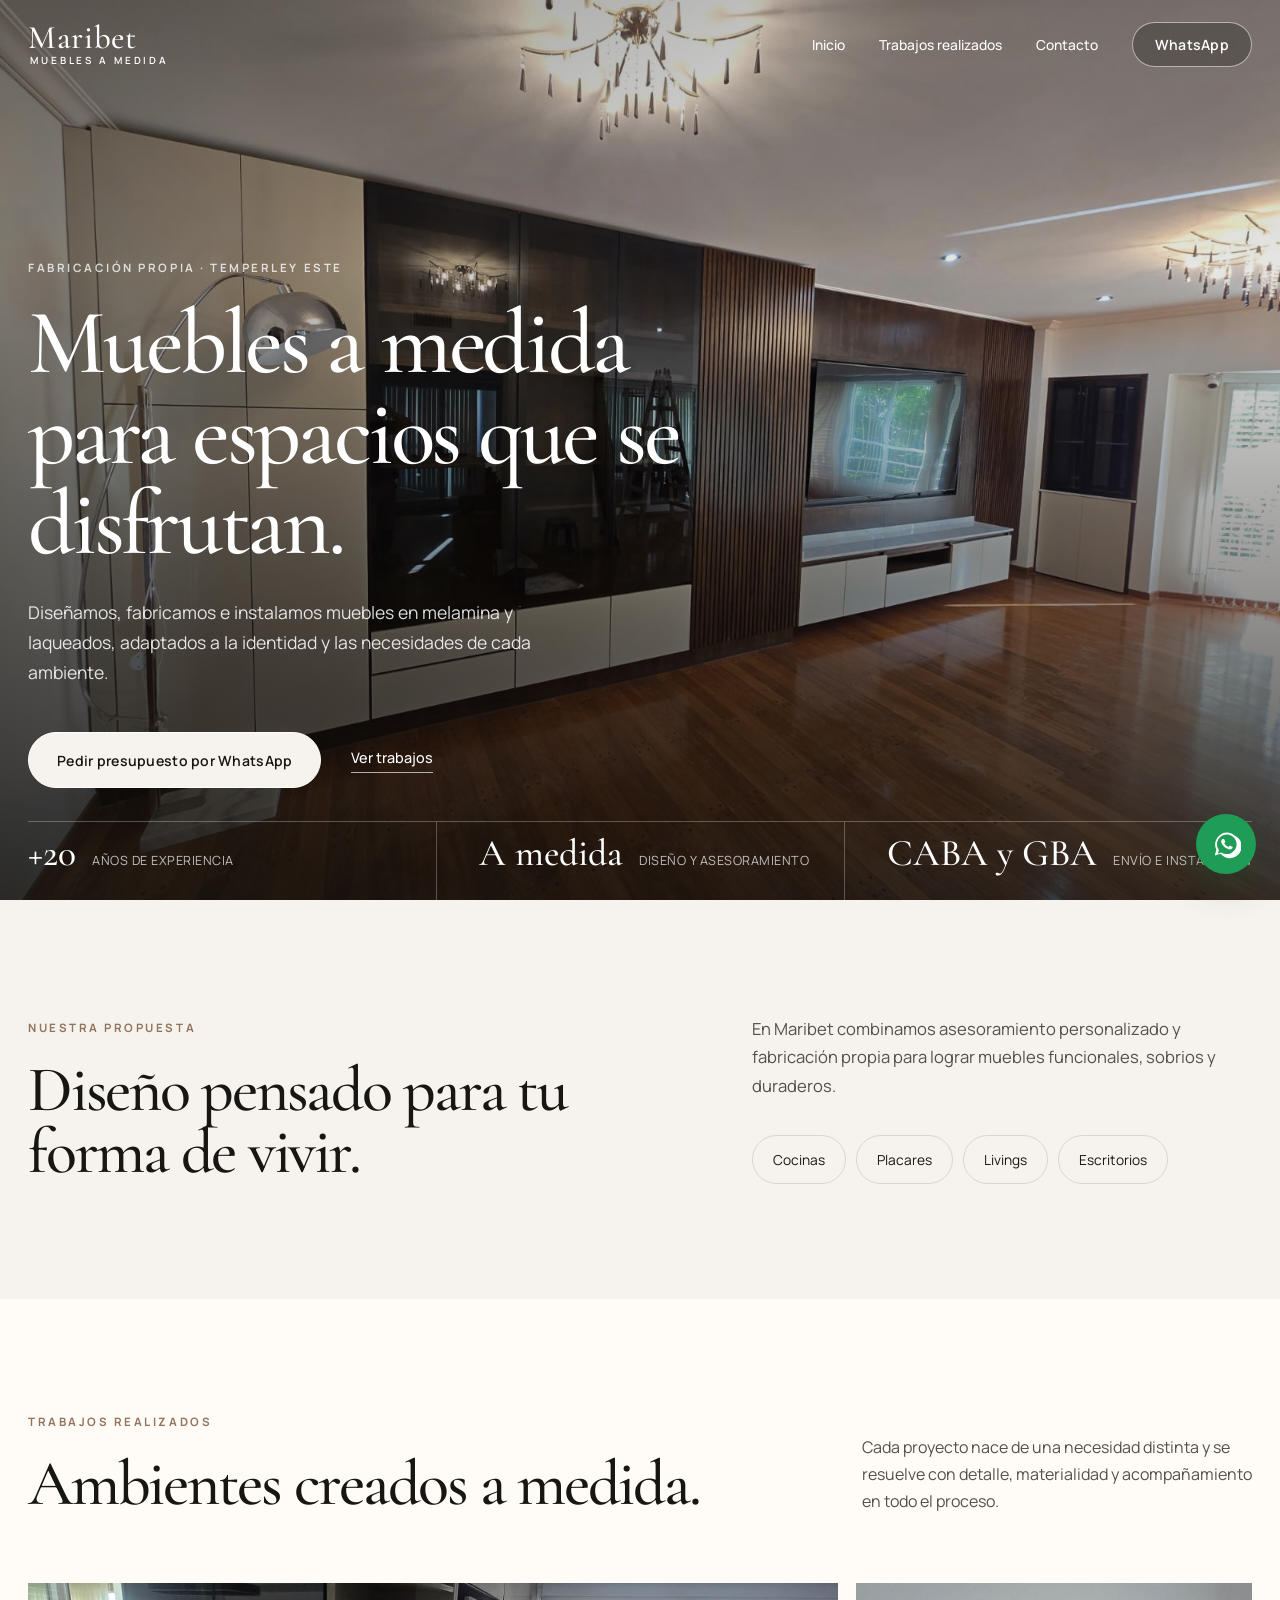
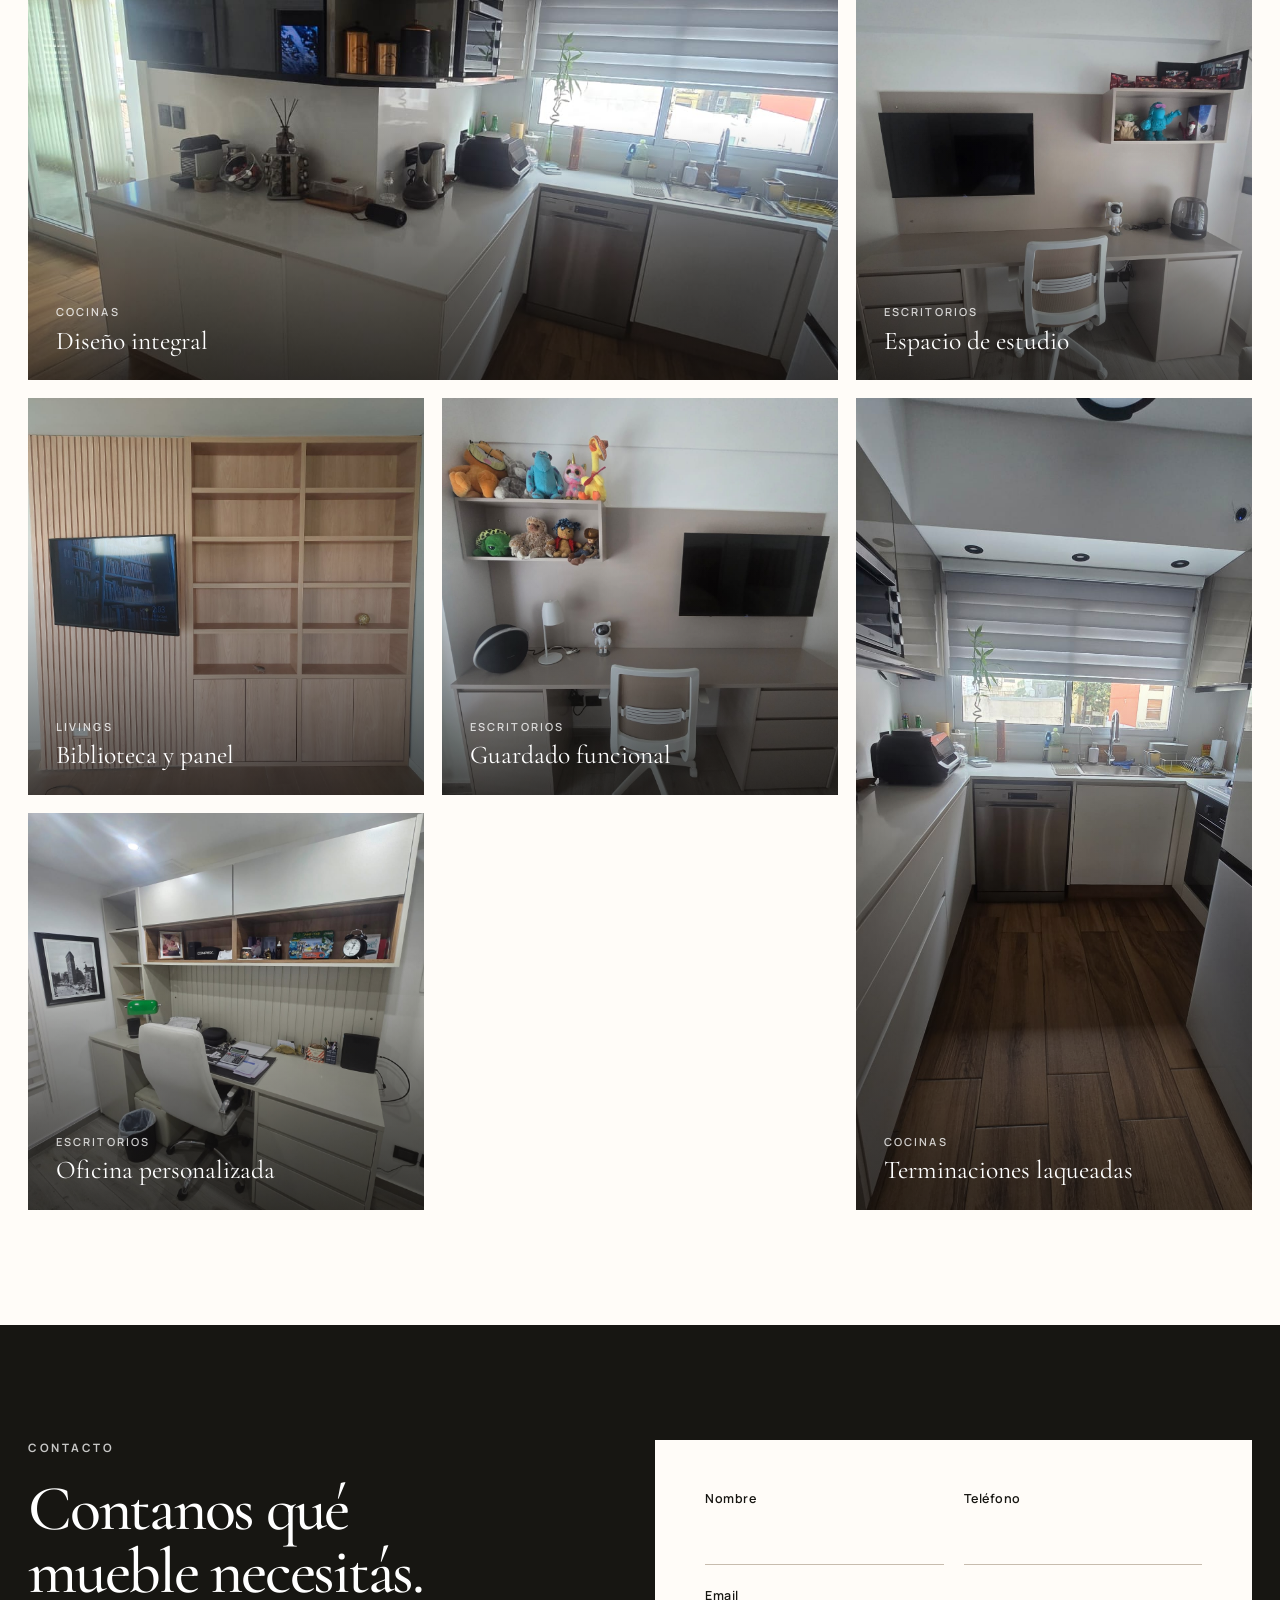
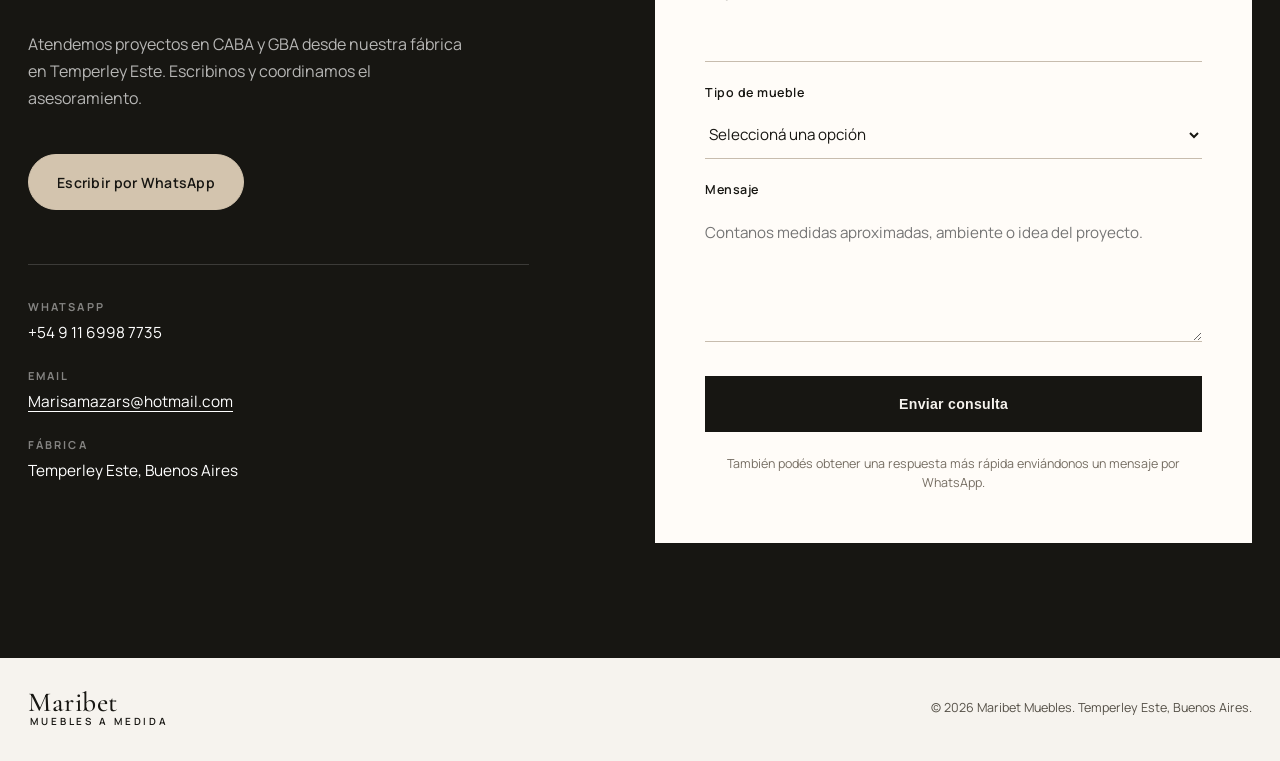
==== commit 7ad38d62: "Update Maribet contact information" ====
--- a/index.html
+++ b/index.html
@@ -31,8 +31,8 @@
         "@type": "FurnitureStore",
         "name": "Maribet Muebles",
         "description": "Diseño y fabricación de muebles a medida en melamina y laqueados.",
-        "email": "mailto:famolina16@gmail.com",
-        "telephone": "+54 9 11 6559 9217",
+        "email": "mailto:Marisamazars@hotmail.com",
+        "telephone": "+54 9 11 6998 7735",
         "areaServed": ["CABA", "Gran Buenos Aires"],
         "address": {
           "@type": "PostalAddress",
@@ -62,7 +62,7 @@
           <a href="#contacto">Contacto</a>
           <a
             class="button button-small"
-            href="https://wa.me/5491165599217?text=Hola%2C%20quisiera%20consultar%20por%20un%20mueble%20a%20medida."
+            href="https://wa.me/5491169987735?text=Hola%2C%20quisiera%20consultar%20por%20un%20mueble%20a%20medida."
             target="_blank"
             rel="noopener noreferrer"
           >
@@ -91,7 +91,7 @@
           <div class="hero-actions">
             <a
               class="button"
-              href="https://wa.me/5491165599217?text=Hola%2C%20quisiera%20consultar%20por%20un%20mueble%20a%20medida."
+              href="https://wa.me/5491169987735?text=Hola%2C%20quisiera%20consultar%20por%20un%20mueble%20a%20medida."
               target="_blank"
               rel="noopener noreferrer"
             >
@@ -259,7 +259,7 @@
             </p>
             <a
               class="button"
-              href="https://wa.me/5491165599217?text=Hola%2C%20quisiera%20consultar%20por%20un%20mueble%20a%20medida."
+              href="https://wa.me/5491169987735?text=Hola%2C%20quisiera%20consultar%20por%20un%20mueble%20a%20medida."
               target="_blank"
               rel="noopener noreferrer"
             >
@@ -268,11 +268,11 @@
             <dl class="contact-data">
               <div>
                 <dt>WhatsApp</dt>
-                <dd>+54 9 11 6559 9217</dd>
+                <dd>+54 9 11 6998 7735</dd>
               </div>
               <div>
                 <dt>Email</dt>
-                <dd><a href="mailto:famolina16@gmail.com">famolina16@gmail.com</a></dd>
+                <dd><a href="mailto:Marisamazars@hotmail.com">Marisamazars@hotmail.com</a></dd>
               </div>
               <div>
                 <dt>Fábrica</dt>
@@ -370,7 +370,7 @@
 
     <a
       class="floating-whatsapp"
-      href="https://wa.me/5491165599217?text=Hola%2C%20quisiera%20consultar%20por%20un%20mueble%20a%20medida."
+      href="https://wa.me/5491169987735?text=Hola%2C%20quisiera%20consultar%20por%20un%20mueble%20a%20medida."
       target="_blank"
       rel="noopener noreferrer"
       aria-label="Consultar por WhatsApp"
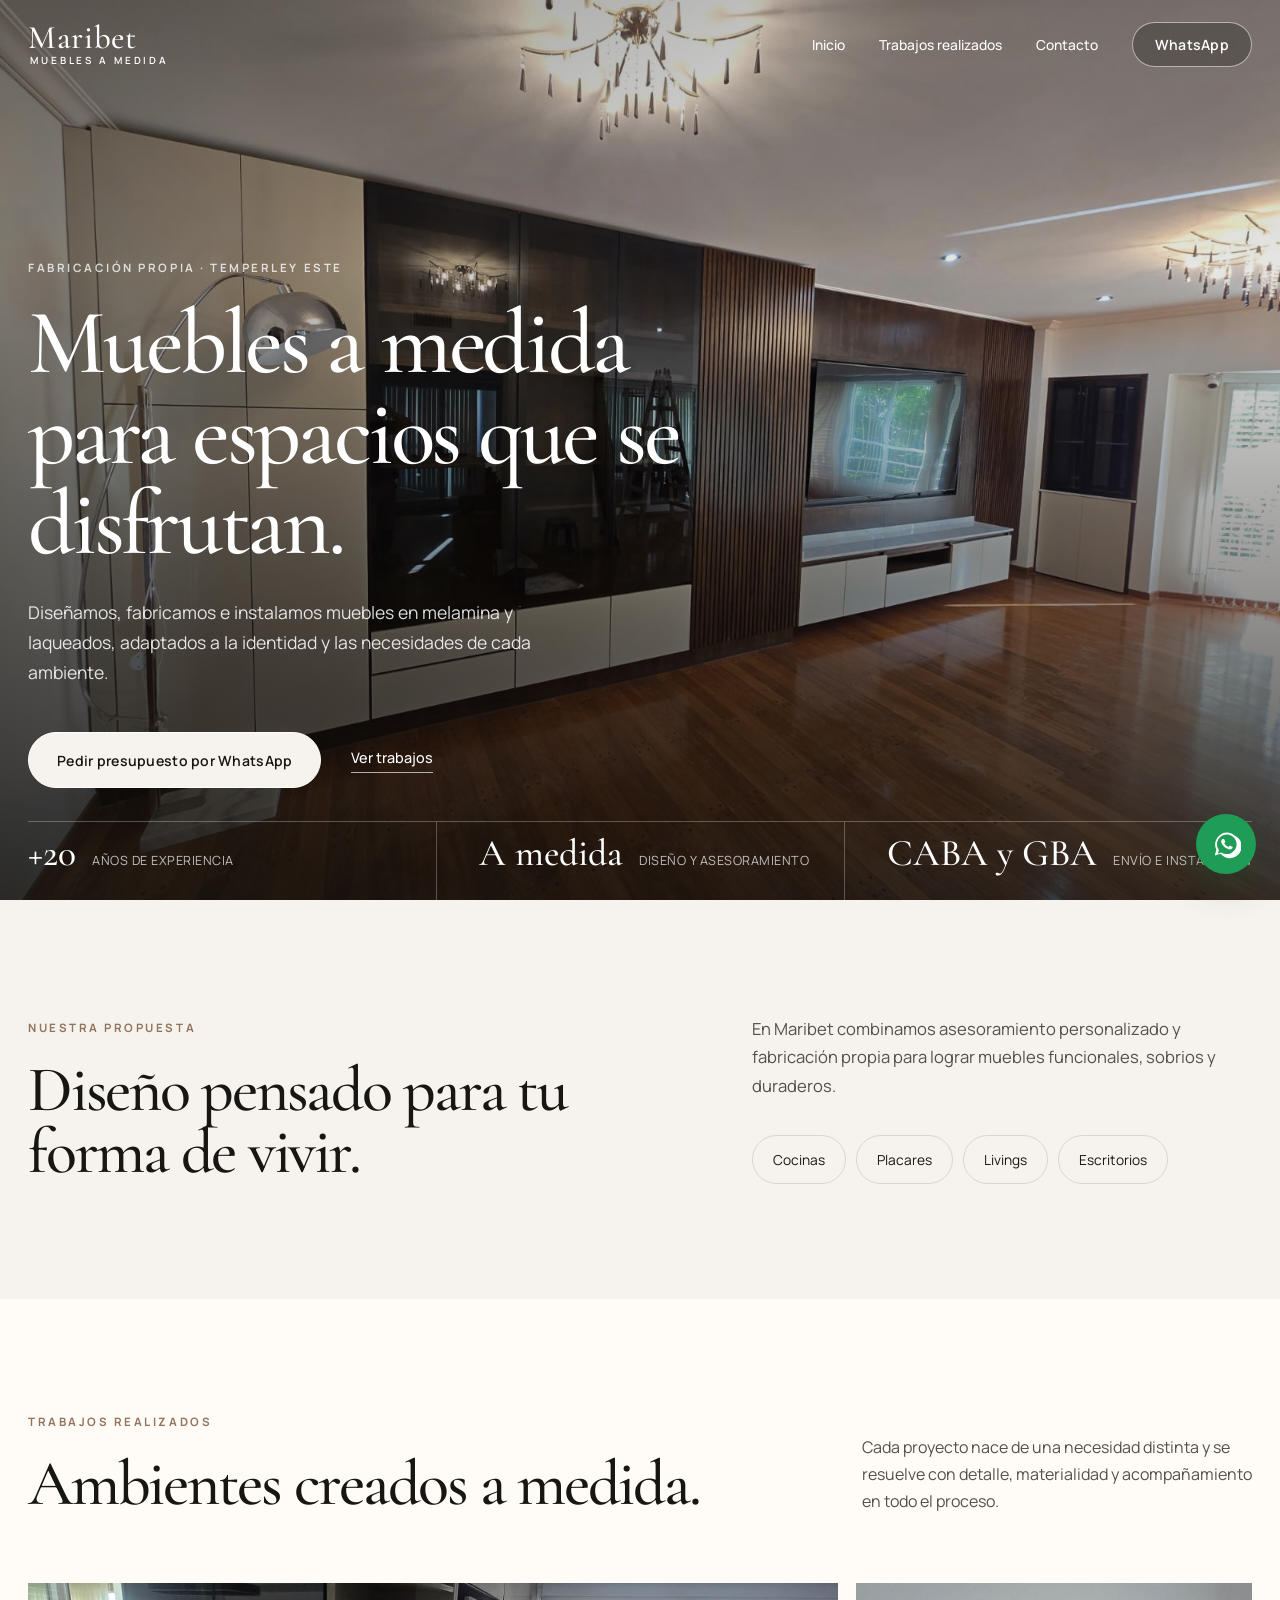
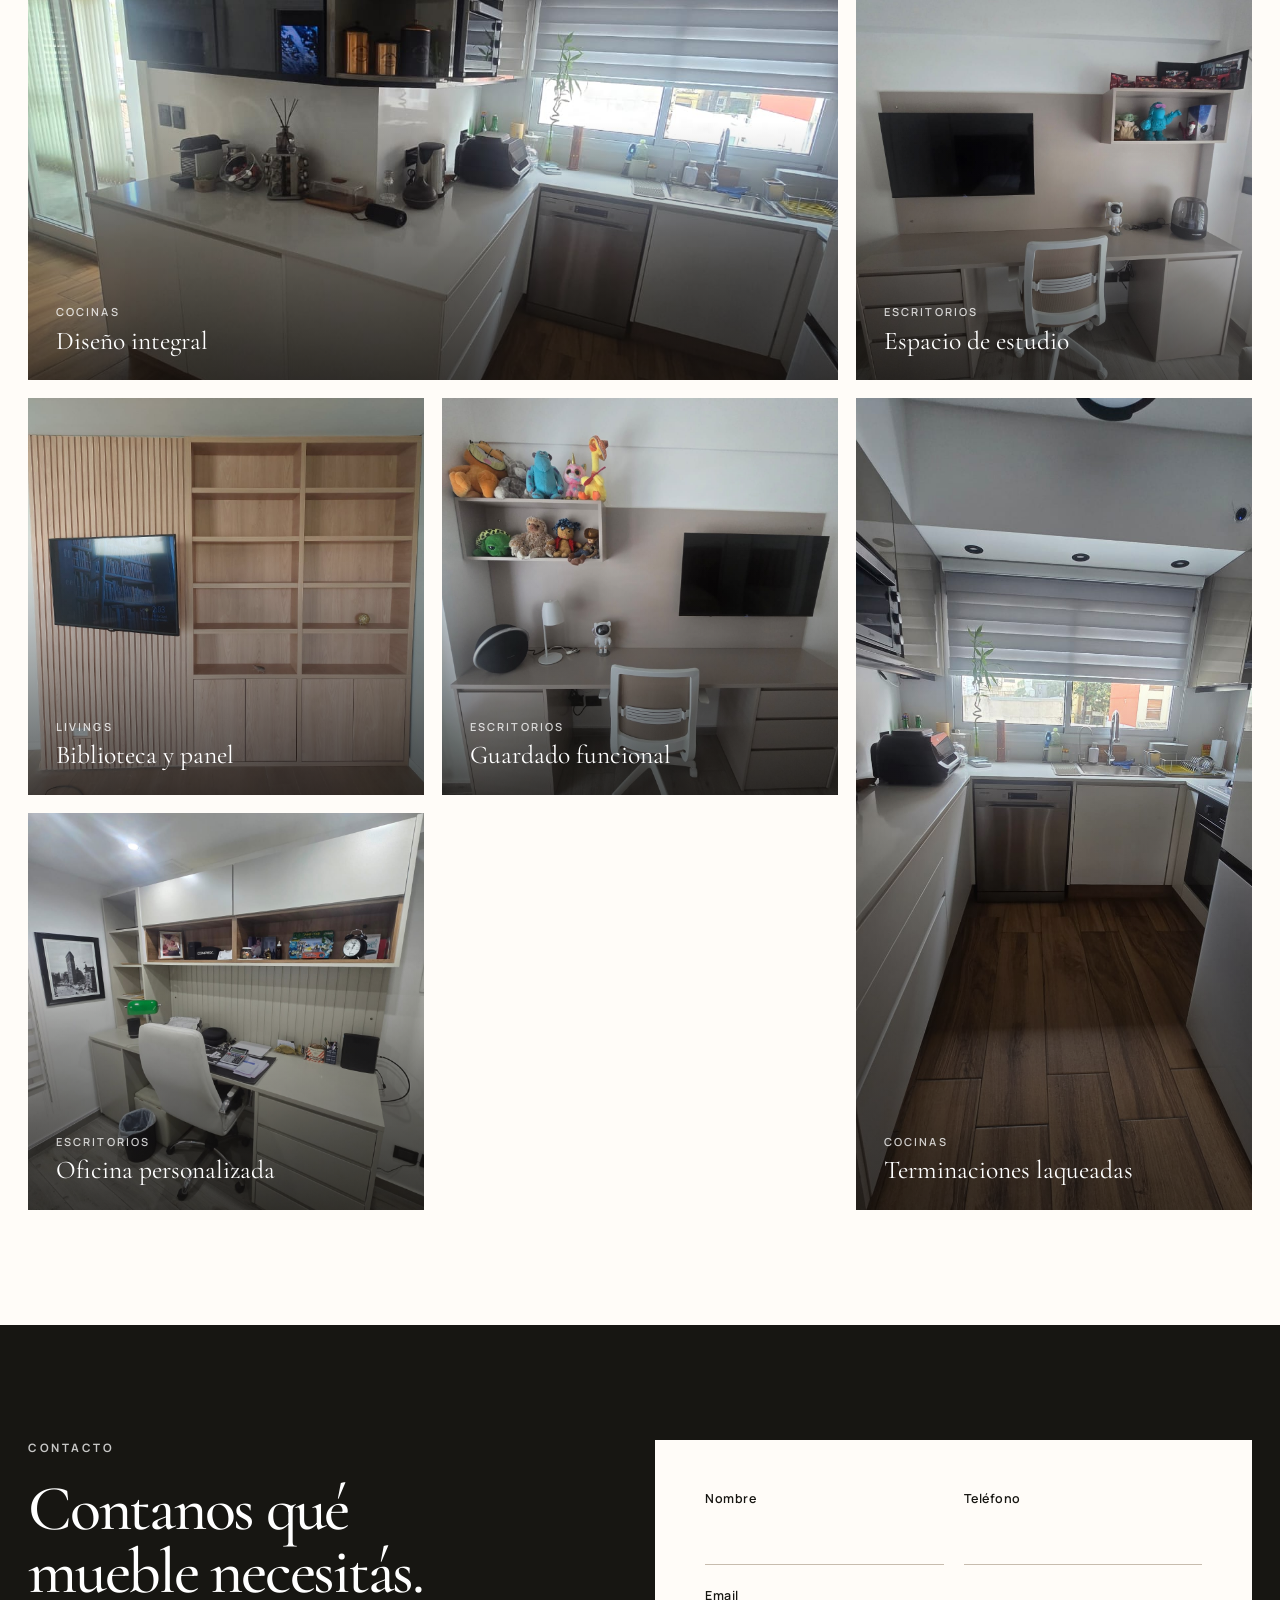
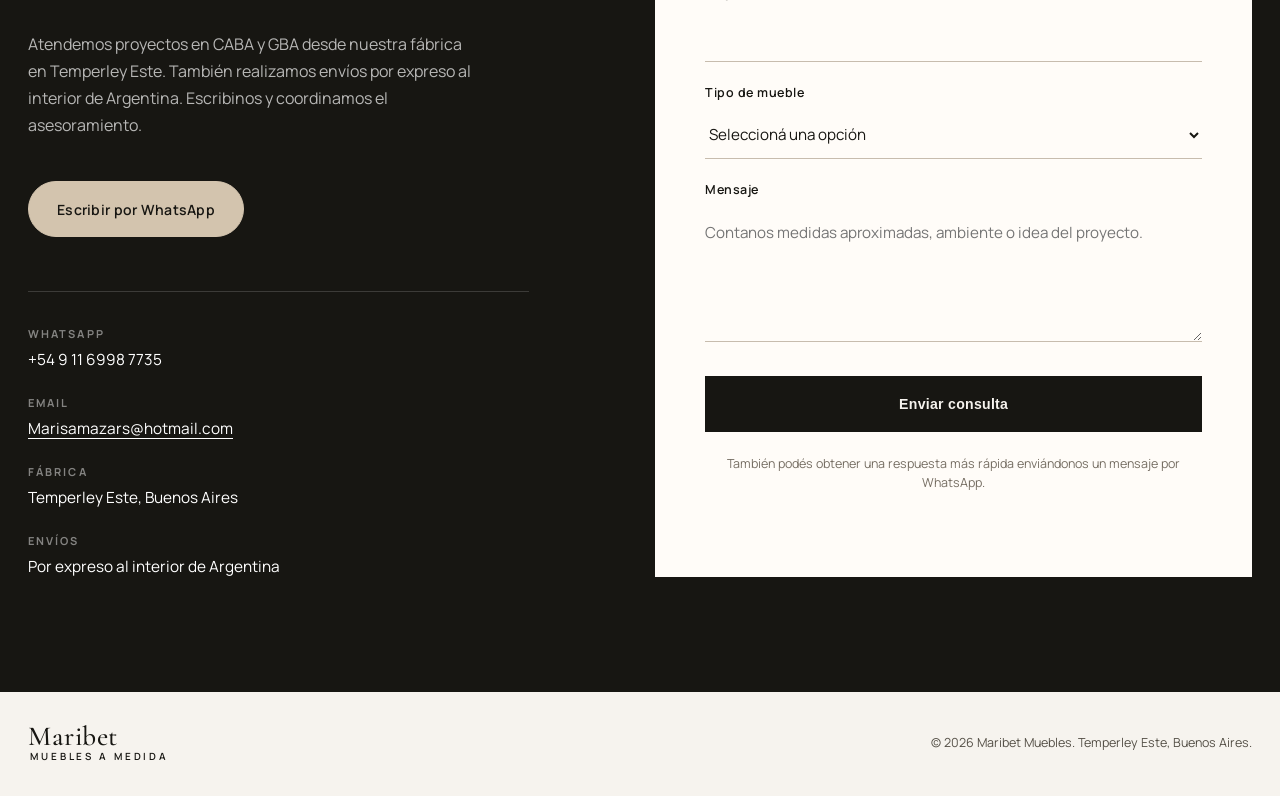
==== commit 14454f1b: "Add nationwide express shipping details" ====
--- a/index.html
+++ b/index.html
@@ -3,16 +3,16 @@
   <head>
     <meta charset="utf-8">
     <meta name="viewport" content="width=device-width, initial-scale=1">
-    <title>Maribet | Muebles a medida en CABA y GBA</title>
+    <title>Maribet | Muebles a medida en CABA, GBA y Argentina</title>
     <meta
       name="description"
-      content="Maribet diseña y fabrica muebles a medida: cocinas, placares, livings y escritorios. Más de 20 años de experiencia, envíos e instalación en CABA y GBA."
+      content="Maribet diseña y fabrica muebles a medida: cocinas, placares, livings y escritorios. Instalación en CABA y GBA, con envíos por expreso al interior de Argentina."
     >
     <meta name="theme-color" content="#171612">
     <meta property="og:title" content="Maribet | Muebles a medida">
     <meta
       property="og:description"
-      content="Diseño, fabricación e instalación de muebles a medida en CABA y GBA."
+      content="Diseño y fabricación de muebles a medida, con instalación en CABA y GBA y envíos al interior de Argentina."
     >
     <meta property="og:type" content="website">
     <meta property="og:locale" content="es_AR">
@@ -33,7 +33,7 @@
         "description": "Diseño y fabricación de muebles a medida en melamina y laqueados.",
         "email": "mailto:Marisamazars@hotmail.com",
         "telephone": "+54 9 11 6998 7735",
-        "areaServed": ["CABA", "Gran Buenos Aires"],
+        "areaServed": ["CABA", "Gran Buenos Aires", "Argentina"],
         "address": {
           "@type": "PostalAddress",
           "addressLocality": "Temperley Este",
@@ -255,7 +255,8 @@
             <h2 id="contact-title">Contanos qué mueble necesitás.</h2>
             <p>
               Atendemos proyectos en CABA y GBA desde nuestra fábrica en
-              Temperley Este. Escribinos y coordinamos el asesoramiento.
+              Temperley Este. También realizamos envíos por expreso al interior
+              de Argentina. Escribinos y coordinamos el asesoramiento.
             </p>
             <a
               class="button"
@@ -277,6 +278,10 @@
               <div>
                 <dt>Fábrica</dt>
                 <dd>Temperley Este, Buenos Aires</dd>
+              </div>
+              <div>
+                <dt>Envíos</dt>
+                <dd>Por expreso al interior de Argentina</dd>
               </div>
             </dl>
           </div>
